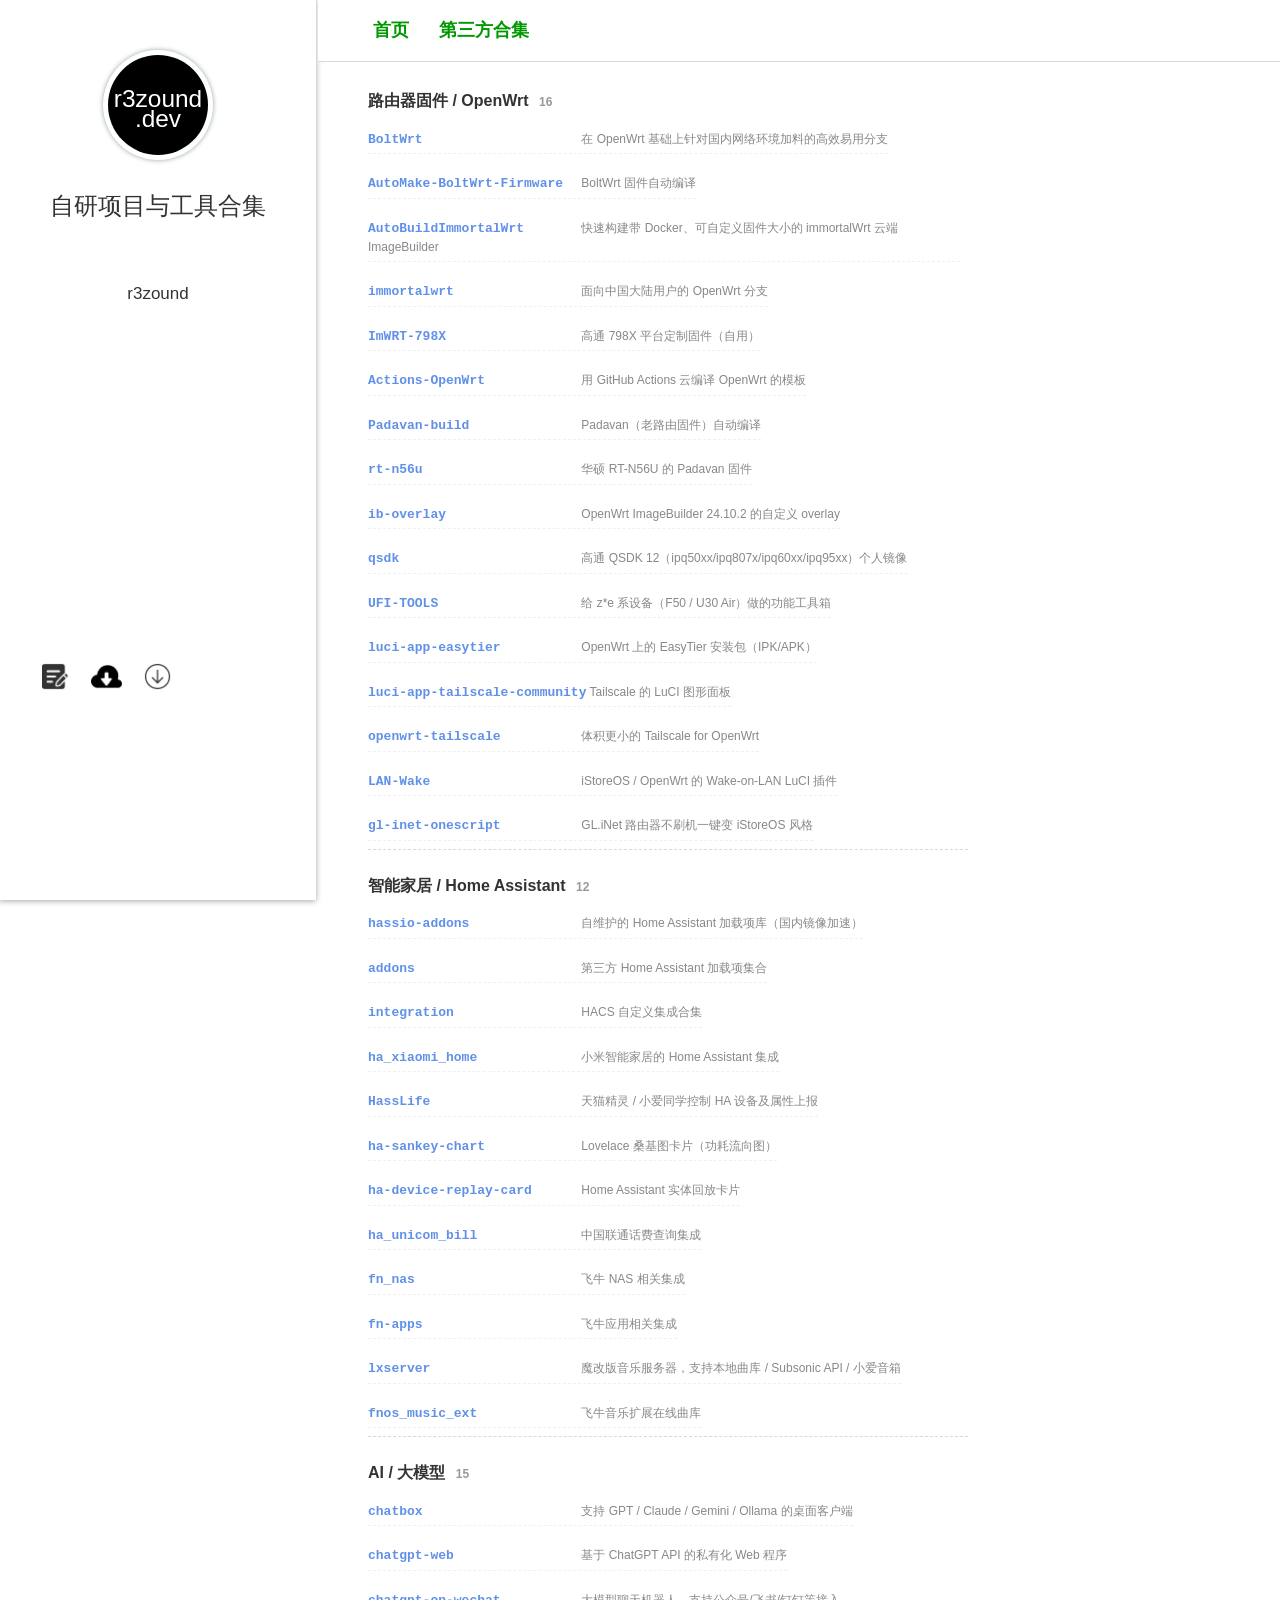
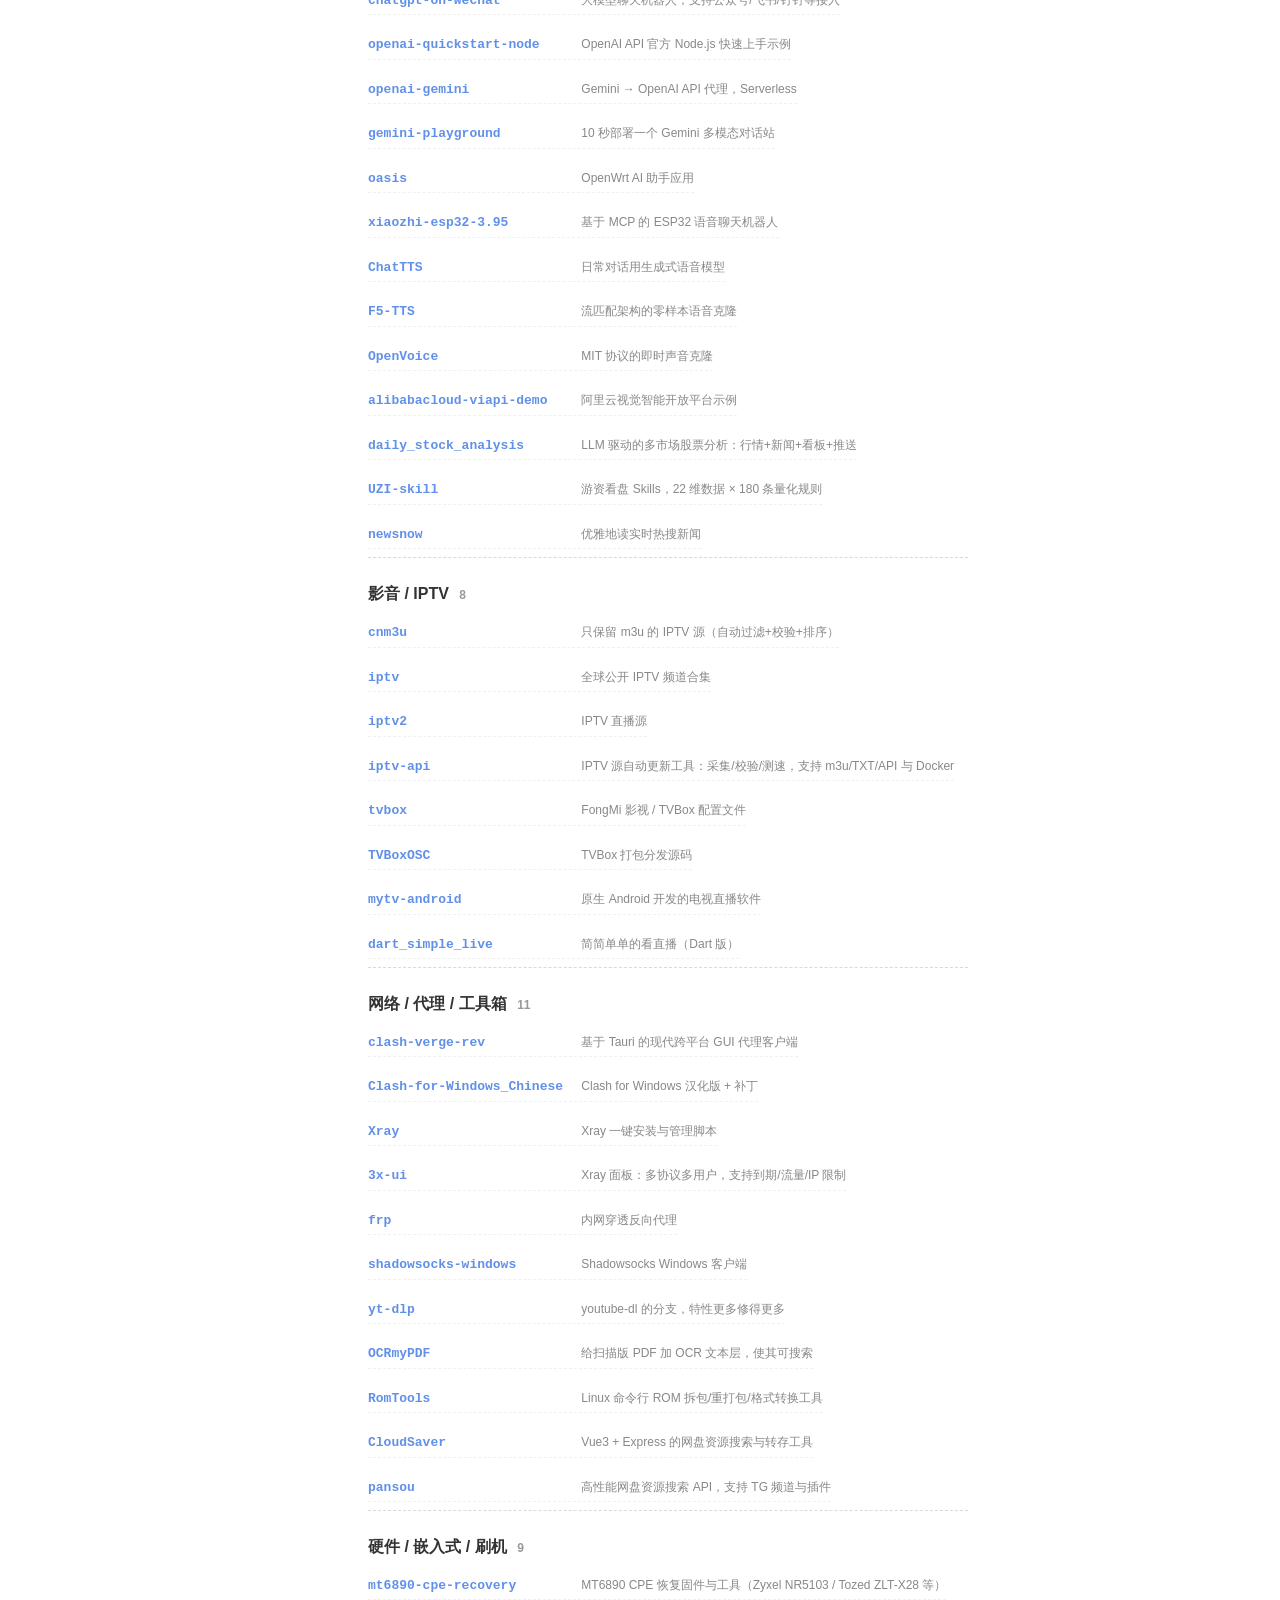
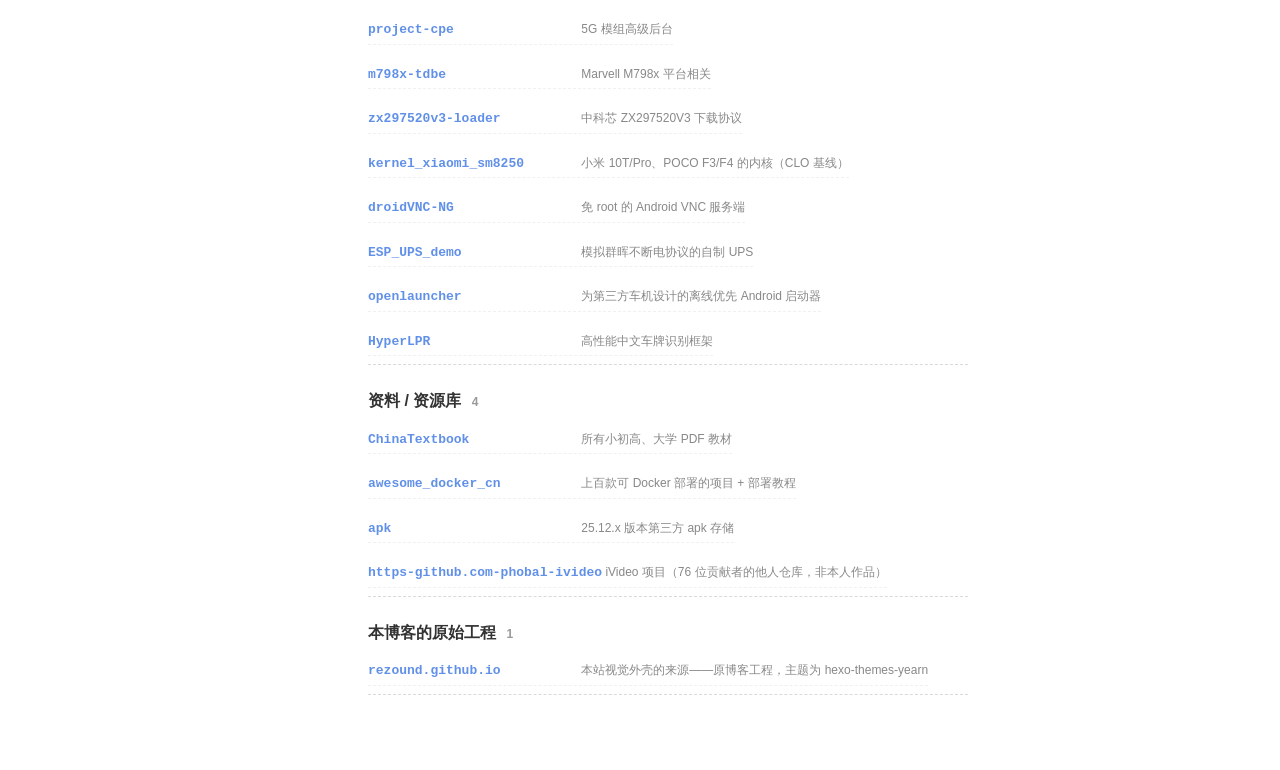
==== third-party/index.html @ f78b2e2b "rebuild site: drop original blog, publish 10 own projects + third-party index" ====
<!DOCTYPE html>
<html lang="zh-CN">
<head>
  <meta charset="UTF-8">
  <meta http-equiv="X-UA-Compatible" content="IE=edge,chrome=1">
  <meta name="viewport" content="width=device-width, initial-scale=1, maximum-scale=1, user-scalable=no">
  <meta name="keywords" content="r3zound 的项目站, r3zound, GitHub, 开源项目">
  <meta name="description" content="r3zound 复刻/收藏的第三方开源项目合集，按主题分组">
  <link rel="stylesheet" type="text/css" href="/style/main.css">
  <link rel="stylesheet" type="text/css" href="/assets/site.css">
  <link rel="shortcut icon" href="/images/favicon.ico" title="Favicon">
  <title>第三方复刻项目合集 — r3zound 的项目站</title>
</head>
<body>
  <div class="left-aside">
    <div class="face-img">
      <svg xmlns="http://www.w3.org/2000/svg" width="180" height="180" viewBox="0 0 180 180">
        <rect width="100%" height="100%" fill="black"></rect>
        <text x="50%" y="45%" text-anchor="middle" dy=".3em" fill="white" font-size="44" font-family="sans-serif">r3zound</text>
        <text x="50%" y="65%" text-anchor="middle" dy=".3em" fill="white" font-size="44" font-family="sans-serif">.dev</text>
      </svg>
    </div>
    <div class="intro-word">
        <h2>自研项目与工具合集</h2>
        <p>r3zound</p>
    </div>
    <div class="sns">
        <ul>
            <li>
                <a target="_blank" rel="noopener" href="https://github.com/r3zound" title="GitHub">
                    <img src="/assets/icons/blog.png" alt="GitHub" data-tooltip="GitHub">
                </a>
            </li>
            <li>
                <a target="_blank" rel="noopener" href="https://github.com/r3zound?tab=repositories" title="全部仓库">
                    <img src="/assets/icons/download.png" alt="全部仓库" data-tooltip="全部仓库">
                </a>
            </li>
            <li>
                <a target="_blank" rel="noopener" href="https://github.com/r3zound/r3zound.github.io" title="本站在 GitHub">
                    <img src="/assets/icons/epan.png" alt="本站在 GitHub" data-tooltip="本站在 GitHub">
                </a>
            </li>
        </ul>
    </div>
</div>
  <div class="right-aside">
    <div class="right-nav ms">
        <div class="main">
          <svg id="nav-menu" class="icon icon-menu" aria-hidden="true">
            <use xlink:href="#icon-menu"></use>
          </svg>
          <ul class="left">
            <li><a href="/" class="">首页</a></li>
            <li><a href="/third-party/" class="active">第三方合集</a></li>
          </ul>
        </div>
    </div>
    <div class="right-main">
        <div class="clear"></div>
        <div class="list">
      <div class="item tp-group">
      <div class="title"><span>路由器固件 / OpenWrt <em class="tp-count">16</em></span></div>
      <div class="info">
        <ul class="tp-list">
          <li>
            <a href="https://github.com/r3zound/BoltWrt" target="_blank" rel="noopener">BoltWrt</a>
            <span class="tp-desc">在 OpenWrt 基础上针对国内网络环境加料的高效易用分支</span>
          </li>
          <li>
            <a href="https://github.com/r3zound/AutoMake-BoltWrt-Firmware" target="_blank" rel="noopener">AutoMake-BoltWrt-Firmware</a>
            <span class="tp-desc">BoltWrt 固件自动编译</span>
          </li>
          <li>
            <a href="https://github.com/r3zound/AutoBuildImmortalWrt" target="_blank" rel="noopener">AutoBuildImmortalWrt</a>
            <span class="tp-desc">快速构建带 Docker、可自定义固件大小的 immortalWrt 云端 ImageBuilder</span>
          </li>
          <li>
            <a href="https://github.com/r3zound/immortalwrt" target="_blank" rel="noopener">immortalwrt</a>
            <span class="tp-desc">面向中国大陆用户的 OpenWrt 分支</span>
          </li>
          <li>
            <a href="https://github.com/r3zound/ImWRT-798X" target="_blank" rel="noopener">ImWRT-798X</a>
            <span class="tp-desc">高通 798X 平台定制固件（自用）</span>
          </li>
          <li>
            <a href="https://github.com/r3zound/Actions-OpenWrt" target="_blank" rel="noopener">Actions-OpenWrt</a>
            <span class="tp-desc">用 GitHub Actions 云编译 OpenWrt 的模板</span>
          </li>
          <li>
            <a href="https://github.com/r3zound/Padavan-build" target="_blank" rel="noopener">Padavan-build</a>
            <span class="tp-desc">Padavan（老路由固件）自动编译</span>
          </li>
          <li>
            <a href="https://github.com/r3zound/rt-n56u" target="_blank" rel="noopener">rt-n56u</a>
            <span class="tp-desc">华硕 RT-N56U 的 Padavan 固件</span>
          </li>
          <li>
            <a href="https://github.com/r3zound/ib-overlay" target="_blank" rel="noopener">ib-overlay</a>
            <span class="tp-desc">OpenWrt ImageBuilder 24.10.2 的自定义 overlay</span>
          </li>
          <li>
            <a href="https://github.com/r3zound/qsdk" target="_blank" rel="noopener">qsdk</a>
            <span class="tp-desc">高通 QSDK 12（ipq50xx/ipq807x/ipq60xx/ipq95xx）个人镜像</span>
          </li>
          <li>
            <a href="https://github.com/r3zound/UFI-TOOLS" target="_blank" rel="noopener">UFI-TOOLS</a>
            <span class="tp-desc">给 z*e 系设备（F50 / U30 Air）做的功能工具箱</span>
          </li>
          <li>
            <a href="https://github.com/r3zound/luci-app-easytier" target="_blank" rel="noopener">luci-app-easytier</a>
            <span class="tp-desc">OpenWrt 上的 EasyTier 安装包（IPK/APK）</span>
          </li>
          <li>
            <a href="https://github.com/r3zound/luci-app-tailscale-community" target="_blank" rel="noopener">luci-app-tailscale-community</a>
            <span class="tp-desc">Tailscale 的 LuCI 图形面板</span>
          </li>
          <li>
            <a href="https://github.com/r3zound/openwrt-tailscale" target="_blank" rel="noopener">openwrt-tailscale</a>
            <span class="tp-desc">体积更小的 Tailscale for OpenWrt</span>
          </li>
          <li>
            <a href="https://github.com/r3zound/LAN-Wake" target="_blank" rel="noopener">LAN-Wake</a>
            <span class="tp-desc">iStoreOS / OpenWrt 的 Wake-on-LAN LuCI 插件</span>
          </li>
          <li>
            <a href="https://github.com/r3zound/gl-inet-onescript" target="_blank" rel="noopener">gl-inet-onescript</a>
            <span class="tp-desc">GL.iNet 路由器不刷机一键变 iStoreOS 风格</span>
          </li>
        </ul>
      </div>
    </div>
      <div class="item tp-group">
      <div class="title"><span>智能家居 / Home Assistant <em class="tp-count">12</em></span></div>
      <div class="info">
        <ul class="tp-list">
          <li>
            <a href="https://github.com/r3zound/hassio-addons" target="_blank" rel="noopener">hassio-addons</a>
            <span class="tp-desc">自维护的 Home Assistant 加载项库（国内镜像加速）</span>
          </li>
          <li>
            <a href="https://github.com/r3zound/addons" target="_blank" rel="noopener">addons</a>
            <span class="tp-desc">第三方 Home Assistant 加载项集合</span>
          </li>
          <li>
            <a href="https://github.com/r3zound/integration" target="_blank" rel="noopener">integration</a>
            <span class="tp-desc">HACS 自定义集成合集</span>
          </li>
          <li>
            <a href="https://github.com/r3zound/ha_xiaomi_home" target="_blank" rel="noopener">ha_xiaomi_home</a>
            <span class="tp-desc">小米智能家居的 Home Assistant 集成</span>
          </li>
          <li>
            <a href="https://github.com/r3zound/HassLife" target="_blank" rel="noopener">HassLife</a>
            <span class="tp-desc">天猫精灵 / 小爱同学控制 HA 设备及属性上报</span>
          </li>
          <li>
            <a href="https://github.com/r3zound/ha-sankey-chart" target="_blank" rel="noopener">ha-sankey-chart</a>
            <span class="tp-desc">Lovelace 桑基图卡片（功耗流向图）</span>
          </li>
          <li>
            <a href="https://github.com/r3zound/ha-device-replay-card" target="_blank" rel="noopener">ha-device-replay-card</a>
            <span class="tp-desc">Home Assistant 实体回放卡片</span>
          </li>
          <li>
            <a href="https://github.com/r3zound/ha_unicom_bill" target="_blank" rel="noopener">ha_unicom_bill</a>
            <span class="tp-desc">中国联通话费查询集成</span>
          </li>
          <li>
            <a href="https://github.com/r3zound/fn_nas" target="_blank" rel="noopener">fn_nas</a>
            <span class="tp-desc">飞牛 NAS 相关集成</span>
          </li>
          <li>
            <a href="https://github.com/r3zound/fn-apps" target="_blank" rel="noopener">fn-apps</a>
            <span class="tp-desc">飞牛应用相关集成</span>
          </li>
          <li>
            <a href="https://github.com/r3zound/lxserver" target="_blank" rel="noopener">lxserver</a>
            <span class="tp-desc">魔改版音乐服务器，支持本地曲库 / Subsonic API / 小爱音箱</span>
          </li>
          <li>
            <a href="https://github.com/r3zound/fnos_music_ext" target="_blank" rel="noopener">fnos_music_ext</a>
            <span class="tp-desc">飞牛音乐扩展在线曲库</span>
          </li>
        </ul>
      </div>
    </div>
      <div class="item tp-group">
      <div class="title"><span>AI / 大模型 <em class="tp-count">15</em></span></div>
      <div class="info">
        <ul class="tp-list">
          <li>
            <a href="https://github.com/r3zound/chatbox" target="_blank" rel="noopener">chatbox</a>
            <span class="tp-desc">支持 GPT / Claude / Gemini / Ollama 的桌面客户端</span>
          </li>
          <li>
            <a href="https://github.com/r3zound/chatgpt-web" target="_blank" rel="noopener">chatgpt-web</a>
            <span class="tp-desc">基于 ChatGPT API 的私有化 Web 程序</span>
          </li>
          <li>
            <a href="https://github.com/r3zound/chatgpt-on-wechat" target="_blank" rel="noopener">chatgpt-on-wechat</a>
            <span class="tp-desc">大模型聊天机器人，支持公众号/飞书/钉钉等接入</span>
          </li>
          <li>
            <a href="https://github.com/r3zound/openai-quickstart-node" target="_blank" rel="noopener">openai-quickstart-node</a>
            <span class="tp-desc">OpenAI API 官方 Node.js 快速上手示例</span>
          </li>
          <li>
            <a href="https://github.com/r3zound/openai-gemini" target="_blank" rel="noopener">openai-gemini</a>
            <span class="tp-desc">Gemini → OpenAI API 代理，Serverless</span>
          </li>
          <li>
            <a href="https://github.com/r3zound/gemini-playground" target="_blank" rel="noopener">gemini-playground</a>
            <span class="tp-desc">10 秒部署一个 Gemini 多模态对话站</span>
          </li>
          <li>
            <a href="https://github.com/r3zound/oasis" target="_blank" rel="noopener">oasis</a>
            <span class="tp-desc">OpenWrt AI 助手应用</span>
          </li>
          <li>
            <a href="https://github.com/r3zound/xiaozhi-esp32-3.95" target="_blank" rel="noopener">xiaozhi-esp32-3.95</a>
            <span class="tp-desc">基于 MCP 的 ESP32 语音聊天机器人</span>
          </li>
          <li>
            <a href="https://github.com/r3zound/ChatTTS" target="_blank" rel="noopener">ChatTTS</a>
            <span class="tp-desc">日常对话用生成式语音模型</span>
          </li>
          <li>
            <a href="https://github.com/r3zound/F5-TTS" target="_blank" rel="noopener">F5-TTS</a>
            <span class="tp-desc">流匹配架构的零样本语音克隆</span>
          </li>
          <li>
            <a href="https://github.com/r3zound/OpenVoice" target="_blank" rel="noopener">OpenVoice</a>
            <span class="tp-desc">MIT 协议的即时声音克隆</span>
          </li>
          <li>
            <a href="https://github.com/r3zound/alibabacloud-viapi-demo" target="_blank" rel="noopener">alibabacloud-viapi-demo</a>
            <span class="tp-desc">阿里云视觉智能开放平台示例</span>
          </li>
          <li>
            <a href="https://github.com/r3zound/daily_stock_analysis" target="_blank" rel="noopener">daily_stock_analysis</a>
            <span class="tp-desc">LLM 驱动的多市场股票分析：行情+新闻+看板+推送</span>
          </li>
          <li>
            <a href="https://github.com/r3zound/UZI-skill" target="_blank" rel="noopener">UZI-skill</a>
            <span class="tp-desc">游资看盘 Skills，22 维数据 × 180 条量化规则</span>
          </li>
          <li>
            <a href="https://github.com/r3zound/newsnow" target="_blank" rel="noopener">newsnow</a>
            <span class="tp-desc">优雅地读实时热搜新闻</span>
          </li>
        </ul>
      </div>
    </div>
      <div class="item tp-group">
      <div class="title"><span>影音 / IPTV <em class="tp-count">8</em></span></div>
      <div class="info">
        <ul class="tp-list">
          <li>
            <a href="https://github.com/r3zound/cnm3u" target="_blank" rel="noopener">cnm3u</a>
            <span class="tp-desc">只保留 m3u 的 IPTV 源（自动过滤+校验+排序）</span>
          </li>
          <li>
            <a href="https://github.com/r3zound/iptv" target="_blank" rel="noopener">iptv</a>
            <span class="tp-desc">全球公开 IPTV 频道合集</span>
          </li>
          <li>
            <a href="https://github.com/r3zound/iptv2" target="_blank" rel="noopener">iptv2</a>
            <span class="tp-desc">IPTV 直播源</span>
          </li>
          <li>
            <a href="https://github.com/r3zound/iptv-api" target="_blank" rel="noopener">iptv-api</a>
            <span class="tp-desc">IPTV 源自动更新工具：采集/校验/测速，支持 m3u/TXT/API 与 Docker</span>
          </li>
          <li>
            <a href="https://github.com/r3zound/tvbox" target="_blank" rel="noopener">tvbox</a>
            <span class="tp-desc">FongMi 影视 / TVBox 配置文件</span>
          </li>
          <li>
            <a href="https://github.com/r3zound/TVBoxOSC" target="_blank" rel="noopener">TVBoxOSC</a>
            <span class="tp-desc">TVBox 打包分发源码</span>
          </li>
          <li>
            <a href="https://github.com/r3zound/mytv-android" target="_blank" rel="noopener">mytv-android</a>
            <span class="tp-desc">原生 Android 开发的电视直播软件</span>
          </li>
          <li>
            <a href="https://github.com/r3zound/dart_simple_live" target="_blank" rel="noopener">dart_simple_live</a>
            <span class="tp-desc">简简单单的看直播（Dart 版）</span>
          </li>
        </ul>
      </div>
    </div>
      <div class="item tp-group">
      <div class="title"><span>网络 / 代理 / 工具箱 <em class="tp-count">11</em></span></div>
      <div class="info">
        <ul class="tp-list">
          <li>
            <a href="https://github.com/r3zound/clash-verge-rev" target="_blank" rel="noopener">clash-verge-rev</a>
            <span class="tp-desc">基于 Tauri 的现代跨平台 GUI 代理客户端</span>
          </li>
          <li>
            <a href="https://github.com/r3zound/Clash-for-Windows_Chinese" target="_blank" rel="noopener">Clash-for-Windows_Chinese</a>
            <span class="tp-desc">Clash for Windows 汉化版 + 补丁</span>
          </li>
          <li>
            <a href="https://github.com/r3zound/Xray" target="_blank" rel="noopener">Xray</a>
            <span class="tp-desc">Xray 一键安装与管理脚本</span>
          </li>
          <li>
            <a href="https://github.com/r3zound/3x-ui" target="_blank" rel="noopener">3x-ui</a>
            <span class="tp-desc">Xray 面板：多协议多用户，支持到期/流量/IP 限制</span>
          </li>
          <li>
            <a href="https://github.com/r3zound/frp" target="_blank" rel="noopener">frp</a>
            <span class="tp-desc">内网穿透反向代理</span>
          </li>
          <li>
            <a href="https://github.com/r3zound/shadowsocks-windows" target="_blank" rel="noopener">shadowsocks-windows</a>
            <span class="tp-desc">Shadowsocks Windows 客户端</span>
          </li>
          <li>
            <a href="https://github.com/r3zound/yt-dlp" target="_blank" rel="noopener">yt-dlp</a>
            <span class="tp-desc">youtube-dl 的分支，特性更多修得更多</span>
          </li>
          <li>
            <a href="https://github.com/r3zound/OCRmyPDF" target="_blank" rel="noopener">OCRmyPDF</a>
            <span class="tp-desc">给扫描版 PDF 加 OCR 文本层，使其可搜索</span>
          </li>
          <li>
            <a href="https://github.com/r3zound/RomTools" target="_blank" rel="noopener">RomTools</a>
            <span class="tp-desc">Linux 命令行 ROM 拆包/重打包/格式转换工具</span>
          </li>
          <li>
            <a href="https://github.com/r3zound/CloudSaver" target="_blank" rel="noopener">CloudSaver</a>
            <span class="tp-desc">Vue3 + Express 的网盘资源搜索与转存工具</span>
          </li>
          <li>
            <a href="https://github.com/r3zound/pansou" target="_blank" rel="noopener">pansou</a>
            <span class="tp-desc">高性能网盘资源搜索 API，支持 TG 频道与插件</span>
          </li>
        </ul>
      </div>
    </div>
      <div class="item tp-group">
      <div class="title"><span>硬件 / 嵌入式 / 刷机 <em class="tp-count">9</em></span></div>
      <div class="info">
        <ul class="tp-list">
          <li>
            <a href="https://github.com/r3zound/mt6890-cpe-recovery" target="_blank" rel="noopener">mt6890-cpe-recovery</a>
            <span class="tp-desc">MT6890 CPE 恢复固件与工具（Zyxel NR5103 / Tozed ZLT-X28 等）</span>
          </li>
          <li>
            <a href="https://github.com/r3zound/project-cpe" target="_blank" rel="noopener">project-cpe</a>
            <span class="tp-desc">5G 模组高级后台</span>
          </li>
          <li>
            <a href="https://github.com/r3zound/m798x-tdbe" target="_blank" rel="noopener">m798x-tdbe</a>
            <span class="tp-desc">Marvell M798x 平台相关</span>
          </li>
          <li>
            <a href="https://github.com/r3zound/zx297520v3-loader" target="_blank" rel="noopener">zx297520v3-loader</a>
            <span class="tp-desc">中科芯 ZX297520V3 下载协议</span>
          </li>
          <li>
            <a href="https://github.com/r3zound/kernel_xiaomi_sm8250" target="_blank" rel="noopener">kernel_xiaomi_sm8250</a>
            <span class="tp-desc">小米 10T/Pro、POCO F3/F4 的内核（CLO 基线）</span>
          </li>
          <li>
            <a href="https://github.com/r3zound/droidVNC-NG" target="_blank" rel="noopener">droidVNC-NG</a>
            <span class="tp-desc">免 root 的 Android VNC 服务端</span>
          </li>
          <li>
            <a href="https://github.com/r3zound/ESP_UPS_demo" target="_blank" rel="noopener">ESP_UPS_demo</a>
            <span class="tp-desc">模拟群晖不断电协议的自制 UPS</span>
          </li>
          <li>
            <a href="https://github.com/r3zound/openlauncher" target="_blank" rel="noopener">openlauncher</a>
            <span class="tp-desc">为第三方车机设计的离线优先 Android 启动器</span>
          </li>
          <li>
            <a href="https://github.com/r3zound/HyperLPR" target="_blank" rel="noopener">HyperLPR</a>
            <span class="tp-desc">高性能中文车牌识别框架</span>
          </li>
        </ul>
      </div>
    </div>
      <div class="item tp-group">
      <div class="title"><span>资料 / 资源库 <em class="tp-count">4</em></span></div>
      <div class="info">
        <ul class="tp-list">
          <li>
            <a href="https://github.com/r3zound/ChinaTextbook" target="_blank" rel="noopener">ChinaTextbook</a>
            <span class="tp-desc">所有小初高、大学 PDF 教材</span>
          </li>
          <li>
            <a href="https://github.com/r3zound/awesome_docker_cn" target="_blank" rel="noopener">awesome_docker_cn</a>
            <span class="tp-desc">上百款可 Docker 部署的项目 + 部署教程</span>
          </li>
          <li>
            <a href="https://github.com/r3zound/apk" target="_blank" rel="noopener">apk</a>
            <span class="tp-desc">25.12.x 版本第三方 apk 存储</span>
          </li>
          <li>
            <a href="https://github.com/r3zound/https-github.com-phobal-ivideo" target="_blank" rel="noopener">https-github.com-phobal-ivideo</a>
            <span class="tp-desc">iVideo 项目（76 位贡献者的他人仓库，非本人作品）</span>
          </li>
        </ul>
      </div>
    </div>
      <div class="item tp-group">
      <div class="title"><span>本博客的原始工程 <em class="tp-count">1</em></span></div>
      <div class="info">
        <ul class="tp-list">
          <li>
            <a href="https://github.com/r3zound/rezound.github.io" target="_blank" rel="noopener">rezound.github.io</a>
            <span class="tp-desc">本站视觉外壳的来源——原博客工程，主题为 hexo-themes-yearn</span>
          </li>
        </ul>
      </div>
    </div>
        </div>
    </div>
</div>
<div class="footer">
  <div class="info">
    <p>
      <a target="_blank" rel="noopener" href="https://github.com/r3zound">r3zound</a>
      &middot;
      <a href="/">项目索引</a>
      &middot;
      <a href="/third-party/">第三方合集</a>
    </p>
    <p>&copy;2018-2026 r3zound &middot; 视觉外壳基于 hexo-themes-yearn</p>
  </div>
</div>
<script type="text/javascript" src="/js/main.js"></script>
<script type="text/javascript" src="/js/my.js"></script>
<script src="//at.alicdn.com/t/font_159214_mvtxvg9me9.js"></script>
</body>
</html>
---- style/main.css ----
@charset "UTF-8";
/*
Theme Name: Sugar
Theme URI: https://hufangyun.com
Description: Hexo themes
Version: 0.8
Author: 小猿大圣
Author URI: https://hufangyun.com
*/
/********* Global *********/

/* Interactive elements */
details {
  border: 1px solid #aaa;
  border-radius: 7px;
  padding: 0.5em 0.5em 0;
}

summary {
  font-weight: bold;
  margin: -0.5em -0.5em 0;
  padding: 0.5em;
}

details[open] {
  padding: 0.5em;
}

details[open] summary {
  border-bottom: 1px solid #aaa;
  margin-bottom: 0.5em;
}

* {
  margin: 0;
  padding: 0;
  border: 0; }

body {
  font-family: -apple-system, "PingFang SC", "Source Han Sans SC", "Helvetica Neue", "Helvetica", "Arial","Hiragino Sans GB","WenQuanYi Micro Hei","Microsoft Yahei",sans-serif;
  -webkit-font-smoothing: antialiased;
  font-size: 100%;
  line-height: 1.6;
  color: #333333; }

a {
  text-decoration: none; }

h1, h2, h3, h4, h5 {
  font-weight: 500;
  line-height: 1.2; }

h2 {
  padding-bottom: 10px; }

h2, h3, h4 {
  margin-top: 32px; }

.clear {
  clear: both; }

.left {
  float: left; }

svg.icon {
  width: 20px;
  height: 20px; }
  svg.icon.icon-menu {
    float: left;
    margin-top: 21px;
    margin-left: -35px; }
  svg.icon.icon-search {
    margin-top: 21px; }

/*************** index *******************/
.left-aside {
  width: 256px;
  background-size: cover;
  position: fixed;
  top: 0;
  bottom: 0;
  padding: 50px 30px 80px;
  border-right: 1px solid #d9d9d9;
  box-shadow: -1px 1px 6px rgba(0, 0, 0, 0.35);
  text-align: center; }
  .left-aside h2 {
    margin: 24px 0 50px; }
  .left-aside .face-img svg {
    border-radius: 50%;
    height: 100px;
    width: 100px;
    transition: All ease-in-out 0.4s;
    padding: 5px;
    background: #fff;
    box-shadow: 0 0 5px #95a5a6; }
    .left-aside .face-img img:hover {
      -webkit-transform: translate(0px, -10px);
              transform: translate(0px, -10px); }
  .left-aside .intro-word p {
    margin: 12px;
    font-size: 17px;
    font-weight: 500; }
  .left-aside .sns {
    position: absolute;
    bottom: 20%; }
    .left-aside .sns li {
      list-style: none;
      float: left;
      margin: 60px 10px 20px; }
      .left-aside .sns li img {
        width: 31px;
        transition: All ease-in-out 0.4s; }
        .left-aside .sns li img:hover {
          -webkit-transform: rotate(360deg);
                  transform: rotate(360deg); }
    .left-aside .sns .tip {
      padding: 0 14px;
      position: absolute;
      background-color: #2DCB70;
      opacity: 0;
      border-radius: 7%;
      top: 105px;
      height: 35px;
      line-height: 35px;
      color: #3D3D3D;
      font-weight: bold;
      white-space: nowrap;
      transition: All ease-in-out 0.4s; }
      .left-aside .sns .tip span {
        position: absolute;
        width: 0px;
        height: 0px;
        display: block;
        top: -14px;
        left: 50%;
        margin-left: -6px;
        border: 7px solid transparent;
        border-bottom-color: #2DCB70; }

.right-aside {
  margin-left: 318px; }
  .right-aside .nav-main {
    width: 59%; }
    .right-aside .nav-main .category {
      margin-left: -10px; }
  .right-aside .right-nav {
    padding-left: 55px;
    position: fixed;
    top: 0;
    width: 100%;
    border-bottom: 1px solid #d9d9d9;
    background-color: #fff; }
    .right-aside .right-nav li {
      list-style: none;
      float: left;
      line-height: 60px;
      margin-right: 30px; }
      .right-aside .right-nav li a {
        color: #009800;
        font-size: 18px;
        font-weight: bold; }

.search {
  float: right;
  color: #717171;
  line-height: 60px;
  right: 395px;
  position: relative; }
  .search .search-box {
    display: none;
    margin-right: 50px; }
  .search .input-search {
    margin: 8px -31px 0  0;
    border-radius: 2em;
    padding: 7px;
    border: 1px solid #cccccc;
    width: 300px; }
  .search input:focus {
    outline: none; }
  .search .search-result-box {
    position: absolute;
    top: 45px;
    top: 45px;
    left: -17%;
    width: 400px;
    max-height: 400px;
    overflow-y: scroll;
    display: none;
    background: #FFFFFF;
    border-radius: 2px;
    box-shadow: 0 2px 5px 0 rgba(0, 0, 0, 0.16), 0 2px 10px 0 rgba(0, 0, 0, 0.12); }
    .search .search-result-box #search-result li {
      border-top: 1px solid #dadada;
      padding: 10px 15px;
      margin-left: 0px;
      width: 370px; }
      .search .search-result-box #search-result li a {
        font-size: 15px; }
        .search .search-result-box #search-result li a:hover {
          color: #21D4FD;
          background: linear-gradient(30deg, #21D4FD, #B721FF);
          -webkit-background-clip: text;
          -webkit-text-fill-color: transparent; }
      .search .search-result-box #search-result li:first-child {
        border-top: none; }
      .search .search-result-box #search-result li .search-enter {
        position: absolute;
        right: 26px; }

.right-main {
  margin-top: 65px;
  padding-left: 50px;
  float: left; }

.category li {
  list-style: none;
  float: left;
  margin: 20px 0px 5px 10px; }
  .category li a {
    padding: 5px 11px;
    border: 1px solid #d9d9d9;
    border-radius: 15px;
    box-sizing: border-box;
    font-size: 13px;
    font-weight: normal;
    line-height: 1.5;
    color: #555555; }
    .category li a:hover {
      border: 1px solid #6bd95b; }
  .category li .active {
    background: #6bd95b;
    color: #ffffff;
    border: 1px solid #6bd95b; }

.list {
  float: unset;
  margin-top: 15px; }

.item {
  width: 600px;
  margin: 23px 0px;
  border-bottom: 1px dashed #d9d9d9; }
  .item a {
    color: #555555;
    font-size: 18px;
    font-weight: bold;
    line-height: 1.5; }
    .item a:hover {
      color: #21D4FD;
      background: linear-gradient(30deg, #21D4FD, #B721FF);
      -webkit-background-clip: text;
      -webkit-text-fill-color: transparent; }

.info {
  overflow: auto; }
  .info li {
    float: left;
    list-style: none;
    margin: 8px 8px 8px 0px;
    font-size: 12px;
    color: #717171; }

.current-menu-item a {
  background-color: #6bd95b;
  color: #fff; }

/****************** hosted **********************/
.hosted {
  margin-top: 20px; }
  .hosted ul li {
    float: left;
    list-style: none;
    margin-right: 30px; }
    .hosted ul li a {
      width: 130px;
      display: block; }
      .hosted ul li a img {
        width: 100%; }

/***************** pages ************************/
/*header top */
.navbar-header {
  position: absolute;
  top: 0;
  height: 60px;
  width: 100%;
  text-align: center;
  z-index: 999;
  background: none;
  transition: background 0.5s; }
  .navbar-header .blog-title {
    display: none; }
  .navbar-header.fixed-header {
    position: fixed;
    box-shadow: 0 0 3px rgba(14, 14, 14, 0.26);
    background-color: rgba(255, 255, 255, 0.98); }
    .navbar-header.fixed-header .blog-title {
      line-height: 60px;
      font-size: 18px;
      color: #21D4FD;
      background: linear-gradient(30deg, #21D4FD, #B721FF);
      -webkit-background-clip: text;
      -webkit-text-fill-color: transparent;
      display: inline-block; }
  .navbar-header .face-img {
    display: none; }

.header {
  width: 100%;
  background-color: #fff;
  height: 55px;
  border-bottom: 1px solid #eef2f8;
  color: #88909a;
  font-size: 20px; }
  .header .icon-reorder {
    position: absolute;
    top: 14px;
    left: 20px; }
  .header h1 {
    text-align: center;
    font-size: 16px;
    font-weight: normal;
    line-height: 55px; }
  .header a {
    color: #88909a; }
  .header .face {
    position: absolute;
    top: 14px;
    right: 20px; }

/* container main*/
.article-title {
  position: absolute;
  top: 0;
  width: 100%;
  padding: 100px 0 25px 0;
  text-align: center; }
  .article-title h1.title {
    color: #4d4d4d;
    font-size: 40px; }
  .article-title .article-info {
    position: relative;
    display: inline-block;
    margin: 10px auto; }
    .article-title .article-info li {
      float: left;
      list-style: none;
      margin: 8px;
      color: #666666;
      font-size: 13px; }
    .article-title .article-info:after {
      content: '';
      display: block;
      clear: both; }

.container {
  width: 800px;
  margin: 0 auto; }

.article {
  padding: 0px 30px 20px 20px;
  word-break: break-word; }
  .article h1 {
    font-size: 2.3rem; }
  .article h2 {
    border-bottom: 1px solid #8d8d8d;
    font-size: 2rem; }
  .article h3 {
    font-size: 1.65rem; }
  .article h4 {
    font-size: 1.5rem; }
  .article h5 {
    font-size: 16px; }
  .article h6 {
    font-size: 14px; }
  .article .title {
    word-break: break-all;
    font-size: 24px;
    font-weight: 500;
    line-height: 1.2;
    color: #333;
    margin: 15px auto; }
  .article p {
    margin: 22px 0;
    color: #555;
    font-size: 1.1em;
    font-weight: 400;
    line-height: 1.6;
    /* text-align: justify; } */
    text-align: start; }
    .article p strong {
      font-weight: bold;
      color: #333333; }
  .article img {
    padding: 3px;
    border: 1px solid #ddd;
    border-radius: 0.5em;
    max-width: 100%;
    margin: 8px auto 8px;
    display: block; }
  .article span.img-alt {
    max-width: 80%;
    position: relative;
    left: 50%;
    -webkit-transform: translateX(-50%);
            transform: translateX(-50%);
    display: inline-block;
    padding: 0px 0 2px;
    border-bottom: 1px solid #d9d9d9;
    font-size: 12px;
    color: #969696; }
  .article blockquote {
    padding: 15px 20px;
    margin: 20px 0;
    background-color: #F6F6F6;
    border-left: 3px solid #49be38;
    border-radius: 3px;
    word-break: break-word; }
    .article blockquote p:first-child {
      margin-top: 0; }
    .article blockquote p:last-child {
      margin-bottom: 0; }
  .article code {
    padding: 3px 5px;
    /* font-size: 13px; */
    font-size: .8em;
    color: black;
    background-color: lavender;
    border-radius: 4px; }
  .article .content .overdue-remind {
    background-color: #fdf8ea;
    border-left: 3px solid #f0ad4e;
    padding: 15px 20px;
    margin: 20px auto;
    border-radius: 3px;
    font-weight: 500; }
    .article .content .overdue-remind span {
      color: crimson;
      font-weight: bold; }
  .article .content a {
    color: #49be38;
    border-bottom: 1px solid #49be38; }
    .article .content a:hover {
      color: #c7254e;
      border-bottom: 1px solid  #c7254e;
      background: none; }
  .article .content ol, .article .content ul {
    margin: 30px 0;
    padding-left: 20px; }
    .article .content ol li, .article .content ul li {
      font-size: 14px;
      line-height: 1.6;
      color: #555;
      margin: 8px 0; }
      .article .content ol li:first-child, .article .content ul li:first-child {
        margin-top: 0; }
      .article .content ol li:last-child, .article .content ul li:last-child {
        margin-bottom: 0; }
  .article .content ol {
    margin: 30px 45px; }
    .article .content ol li {
      list-style-type: decimal; }
  .article .content table {
    width: 100%;
    border: 1px #E6E6E6 solid;
    border-collapse: collapse; }
  .article .content th {
    background: #F3F3F3;
    text-align: left; }
  .article .content th, .article .content td {
    border: 1px solid #E6E6E6;
    padding: 5px 8px;
    word-break: normal; }

.article .image-caption {
  width: 31%;
  min-width: 20%;
  padding: 10px;
  text-align: center;
  border-bottom: 1px solid #d9d9d9;
  font-size: 13px;
  color: #999999;
  font-style: italic;
  line-height: 1.7;
  margin: 0 auto 20px; }

.article h4 {
  color: inherit;
  line-height: 1.8;
  text-rendering: optimizelegibility; }

.article .content h2 {
  margin-bottom: 10px; }

.content blockquote p {
  margin-bottom: 0; }

.article table {
  margin-bottom: 25px; }

.article .support-author {
  padding: 25px;
  /* margin-bottom: 40px; */
  background-color: whitesmoke;
  border-left: 4px solid #fbb360;
  border-radius: 3px;
  box-sizing: border-box;
  box-shadow: 0 0 1px #d9d9d9;
  /* margin: 50px auto;  */
}

.article .support-author p {
  text-align: unset;
  margin: 0 auto 10px;
  font-size: 17px;
  font-weight: bold; }

.support-author .btn-pay {
  margin: 10px 15px 10px 0;
  color: white;
  border-color: #49be38;
  background-color: #49be38;
  border-radius: 4px;
  padding: 4px 12px;
  font-size: 14px;
  line-height: 20px;
  text-align: center; }

.support-author .btn-pay:hover {
  background-color: #f57e42; }

.like {
  width: 163px;
  height: 50px;
  line-height: 50px;
  border: 1px solid #e78170;
  border-radius: 40px;
  font-size: 18px;
  text-align: center;
  color: #e78170;
  margin: 0 auto; }

.like a {
  color: #e78170; }

.like-button {
  position: relative;
  width: 60px;
  height: 50px;
  padding-right: 10px;
  display: inline-block; }

.like span {
  position: relative;
  height: 20px;
  padding-left: 15px;
  border-left: 1px solid;
  cursor: pointer;
  color: #e78170; }

.like:hover {
  background-color: #f6cec7;
  border-color: #f6cec7; }

.footer {
  display: none;  /* 隐藏底部 */
  background-color: #EFEFEF;
  border-top: 1px solid #d9d9d9;
  margin: 10px auto 0;
  text-align: center;
  /* padding: 80px 0 10px; */
  line-height: 38px; }
  .footer .info a {
    color: #333; }
    .footer .info a:hover {
      color: #49be38; }

/************** page *******************/
.container .center {
  text-align: center;
  margin-top: 30px; }

.container .f {
  float: left;
  margin: 30px 60px; }

.leftAside {
  width: 60px;
  position: fixed;
  top: 0px;
  bottom: 0px;
  background-color: #EFEFEF;
  padding-top: 30px;
  overflow-y: auto; }

.leftAside .icon {
  font-size: 21px;
  text-align: center; }

.leftAside .hoverShow {
  display: none;
  margin-left: 30px; }

.leftAside .hoverShow a:link, .hoverShow a {
  color: #2f2f2f;
  line-height: 27px; }

.leftAside .hoverShow .titleList {
  margin-top: 20px; }

.leftAside .hoverShow .titleList ul li {
  margin-top: 8px; }

.leftAside .hoverShow .titleList .archive {
  display: none;
  width: 223px;
  white-space: nowrap;
  /* 禁止自动换行 */
  overflow: hidden;
  /* 隐藏溢出的内容 */
  text-overflow: ellipsis;
  /* 溢出文本使用...代替 */
  -o-text-overflow: ellipsis; }

.leftAside .hoverShow .titleList .archive li a {
  font-size: 14px; }

.leftAside .hoverShow .titleList .tabs a {
  background-color: #6666FF;
  padding: 0 4px;
  color: #fff;
  border-radius: 15%;
  margin: 4px;
  float: left;
  font-size: 13px; }

.otherLink {
  display: none;
  border-bottom: 1px solid #eeeeee;
  border-top: 1px solid #eeeeee;
  padding: 15px;
  height: 30px;
  color: #555555; }

.otherLink a {
  color: #555555; }

.otherLink a:hover {
  color: #000000; }

.otherLink .previous {
  float: left; }

.otherLink .next {
  float: right; }

/******* index page nav *********/
.page-nav {
  margin: 50px auto 20px;
  font-weight: 500;
  text-decoration: none; }
  .page-nav a:active, .page-nav a:link, .page-nav a:visited, .page-nav a:hover {
    color: #888888; }
  .page-nav .page-number {
    padding: 6px 12px;
    margin-left: -1px;
    border: 1px solid #dddddd; }
    .page-nav .page-number.current {
      background: #15a829;
      color: #ffffff;
      padding: 7px 12px; }
  .page-nav .extend {
    padding: 6px 12px;
    border: 1px solid #dddddd; }
    .page-nav .extend.prev {
      border-bottom-left-radius: 3px;
      border-top-left-radius: 3px; }
    .page-nav .extend.next {
      margin-left: -1px;
      border-bottom-right-radius: 3px;
      border-top-right-radius: 3px; }
  .page-nav .space {
    padding: 6px 7px;
    margin-left: -1px;
    border: 1px solid #ddd; }

/******** 代码高亮区 Mac装饰 *************/
.highlight-wrap[data-rel] {
  position: relative;
  overflow: hidden;
  border-radius: 5px;
  box-shadow: 0 10px 30px 0px rgba(0, 0, 0, 0.4);
  margin: 35px 0; }
  .highlight-wrap[data-rel] ::-webkit-scrollbar {
    height: 10px; }
  .highlight-wrap[data-rel] ::-webkit-scrollbar-track {
    -webkit-box-shadow: inset 0 0 6px rgba(0, 0, 0, 0.3);
    border-radius: 10px; }
  .highlight-wrap[data-rel] ::-webkit-scrollbar-thumb {
    border-radius: 10px;
    -webkit-box-shadow: inset 0 0 6px rgba(0, 0, 0, 0.5); }
  .highlight-wrap[data-rel]::before {
    color: white;
    content: attr(data-rel);
    height: 38px;
    line-height: 38px;
    background: #21252b;
    color: #fff;
    font-size: 16px;
    position: absolute;
    top: 0;
    left: 0;
    width: 100%;
    font-family: 'Source Sans Pro', sans-serif;
    font-weight: bold;
    padding: 0px 80px;
    text-indent: 15px;
    float: left; }
  .highlight-wrap[data-rel]::after {
    content: " ";
    position: absolute;
    border-radius: 50%;
    background: #fc625d;
    width: 12px;
    height: 12px;
    top: 0;
    left: 20px;
    margin-top: 13px;
    box-shadow: 20px 0px #fdbc40, 40px 0px #35cd4b;
    z-index: 3; }

/**********代码高亮**********/
.article figure.highlight {
  width: 100%;
  overflow-x: auto;
  background-color: #fdf6e3;
  padding: 6px;
  margin: 13px 0;
  /* margin-top: -13px; 与标题之间没有间距 */
  font-size: 14px;
  border-radius: 5px;
  color: #657b83; }
  .article figure.highlight .title {
    font-size: 14px; }

.article figure.highlight pre {
  /*white-space: pre-wrap;*/
  word-wrap: break-word;
  word-break: break-word; }

.article figure.highlight table,
.article figure.highlight tr,
.article figure.highlight td {
  border: none;
  margin-bottom: 0; }

.article code,
.article figure.highlight .code,
.article figure.highlight .line {
  line-height: 2;
  font-family: "Source Code Pro", Consolas, Monaco, Menlo, Consolas, monospace; }

.article figure.highlight .comment,
.article figure.highlight .quote {
  color: #93a1a1; }

/* Solarized Green */
.article figure.highlight .keyword,
.article figure.highlight .selector-tag,
.article figure.highlight .addition {
  color: #859900; }

/* Solarized Cyan */
.article figure.highlight .number,
.article figure.highlight .string,
.article figure.highlight .meta .article figure.highlight .meta-string,
.article figure.highlight .literal,
.article figure.highlight .doctag,
.article figure.highlight .regexp {
  color: #2aa198; }

/* Solarized Blue */
.article figure.highlight .title,
.article figure.highlight .section,
.article figure.highlight .name,
.article figure.highlight .selector-id,
.article figure.highlight .selector-class {
  color: #268bd2; }

/* Solarized Yellow */
.article figure.highlight .attribute,
.article figure.highlight .attr,
.article figure.highlight .variable,
.article figure.highlight .template-variable,
.article figure.highlight .class .article figure.highlight .title,
.article figure.highlight .type {
  color: #b58900; }

/* Solarized Orange */
.article figure.highlight .symbol,
.article figure.highlight .bullet,
.article figure.highlight .subst,
.article figure.highlight .meta,
.article figure.highlight .meta .article figure.highlight .keyword,
.article figure.highlight .selector-attr,
.article figure.highlight .selector-pseudo,
.article figure.highlight .link {
  color: #cb4b16; }

/* Solarized Red */
.article figure.highlight .built_in,
.article figure.highlight .deletion {
  color: #dc322f; }

.article figure.highlight .formula {
  background: #eee8d5; }

.article figure.highlight .emphasis {
  font-style: italic; }

.article figure.highlight .strong {
  font-weight: bold; }

.article figure.highlight .gutter {
  width: 10px; }

/********响应式**********/
@media screen and (max-width: 768px) {
  /***header 左侧边栏 ****/
  .left-aside {
    width: 100%;
    padding: 13px 0px 53px;
    border-right: none;
    position: static;
    background: #FFF; }
    .left-aside .face-img img {
      height: 95px;
      width: 95px; }
    .left-aside h2 {
      margin: 7px 0 7px;
      font-size: 22px; }
    .left-aside .sns {
      width: 216px;
      position: relative;
      margin: 0 auto; }
      .left-aside .sns li {
        margin: 13px 10px 6px; }
        .left-aside .sns li img {
          width: 23px; }
      .left-aside .sns .tip {
        top: 50px; }
  .ms {
    display: none; }
  /********** main ***********/
  .right-aside {
    width: 100%;
    margin: 0 auto;
    margin-left: 0px; }
    .right-aside .right-main {
      margin-top: 20px;
      float: none;
      padding-left: 0px;
      width: 90%;
      padding-top: 15px;
      margin: 0 auto; }
      .right-aside .right-main .category {
        margin-left: -10px; }
  .item {
    width: 100%; }
  .page-nav {
    width: 90%; }
  .hosted {
    margin: 20px auto; }
  /************ 文章页 **************/
  .article-title {
    padding: 80px 0 25px 0; }
    .article-title h1.title {
      font-size: 30px; }
  .container {
    width: 100%; }
  .leftAside {
    display: none; }
  .navbar-header.fixed-header .face-img {
    display: block;
    margin: 0 auto;
    line-height: 80px; }
    /* .navbar-header.fixed-header .face-img img { */
    .navbar-header.fixed-header .face-img svg {
      border-radius: 50%;
      height: 30px;
      width: 30px;
      transition: All ease-in-out 0.4s; }
  .navbar-header.fixed-header .blog-title {
    display: none; } }

img[src$=".webp"], img[src$=".png"] {
    border: none;
}

/*# sourceMappingURL=[data-uri]*/
---- assets/site.css ----
/* r3zound 项目站 · 站点附加样式（叠在 yearn 主题之上） */

/* ---- 列表页条目补充 ---- */
.item .info p {
  margin: 6px 0 0;
  color: #666;
  font-size: 13px;
  line-height: 1.7;
}
.item .info .item-summary {
  display: block;
}
.item .info .item-links a {
  display: inline-block;
  margin-top: 4px;
  font-size: 12px;
  color: #6190e8;
  text-decoration: none;
}
.item .info .item-links a:hover { text-decoration: underline; }

.item .info .tag,
.badge {
  display: inline-block;
  padding: 1px 8px;
  margin-right: 6px;
  border-radius: 10px;
  background: rgba(97, 144, 232, 0.12);
  color: #6190e8;
  font-size: 12px;
  font-style: normal;
}
.badge-embed { background: rgba(52, 168, 83, 0.14); color: #34a853; }
.badge-archived { background: rgba(200, 130, 60, 0.16); color: #c8823c; }

.site-intro .title span { color: #999; font-weight: normal; }

/* ---- 第三方合集 ---- */
.tp-group .title span { font-weight: 600; }
.tp-count {
  font-style: normal;
  font-size: 12px;
  color: #999;
  margin-left: 6px;
}
ul.tp-list {
  list-style: none;
  padding-left: 0;
  margin: 4px 0 0;
}
ul.tp-list li {
  padding: 4px 0;
  border-bottom: 1px dashed rgba(0, 0, 0, 0.06);
}
.tp-list a {
  font-family: Menlo, Consolas, monospace;
  font-size: 13px;
  color: #6190e8;
  text-decoration: none;
  display: inline-block;
  min-width: 210px;
}
.tp-list a:hover { text-decoration: underline; }
.tp-desc { color: #888; font-size: 12px; }

/* ---- 详情页 ---- */
.p-lead {
  font-size: 15px;
  color: #555;
  line-height: 1.8;
}
ul.p-highlights li {
  margin-bottom: 10px;
  line-height: 1.8;
}
.p-note {
  padding: 10px 14px;
  border-left: 3px solid #c8823c;
  background: rgba(200, 130, 60, 0.07);
  font-size: 13px;
  color: #666;
  line-height: 1.75;
}

/* ---- 内嵌 ---- */
.embed-box {
  margin: 18px 0 6px;
  border: 1px solid rgba(0, 0, 0, 0.1);
  border-radius: 6px;
  overflow: hidden;
}
.embed-head {
  display: flex;
  align-items: center;
  justify-content: space-between;
  padding: 8px 12px;
  background: #f6f7f9;
  border-bottom: 1px solid rgba(0, 0, 0, 0.08);
  font-size: 13px;
}
.embed-title { font-weight: 600; color: #444; }
.embed-open { color: #6190e8; text-decoration: none; font-size: 12px; }
.embed-open:hover { text-decoration: underline; }
.embed-box iframe {
  display: block;
  width: 100%;
  border: 0;
  background: #fff;
}
.embed-tip {
  margin: 0;
  padding: 6px 12px;
  background: #fafbfc;
  border-top: 1px solid rgba(0, 0, 0, 0.06);
  color: #999;
  font-size: 12px;
}

.btn-repo {
  display: inline-block;
  margin-top: 6px;
  padding: 8px 18px;
  border-radius: 4px;
  background: #6190e8;
  color: #fff !important;
  text-decoration: none;
  font-size: 14px;
}
.btn-repo:hover { opacity: 0.9; }

/* ---- 暗色模式跟随 yearn 主题 ---- */
@media (prefers-color-scheme: dark) {
  .item .info p { color: #999; }
  .tp-desc { color: #777; }
  .p-lead { color: #aaa; }
  ul.tp-list li { border-bottom-color: rgba(255, 255, 255, 0.07); }
  .embed-head { background: #2a2a2a; border-bottom-color: rgba(255, 255, 255, 0.08); }
  .embed-title { color: #ccc; }
  .embed-tip { background: #242424; border-top-color: rgba(255, 255, 255, 0.06); }
  .embed-box { border-color: rgba(255, 255, 255, 0.12); }
}
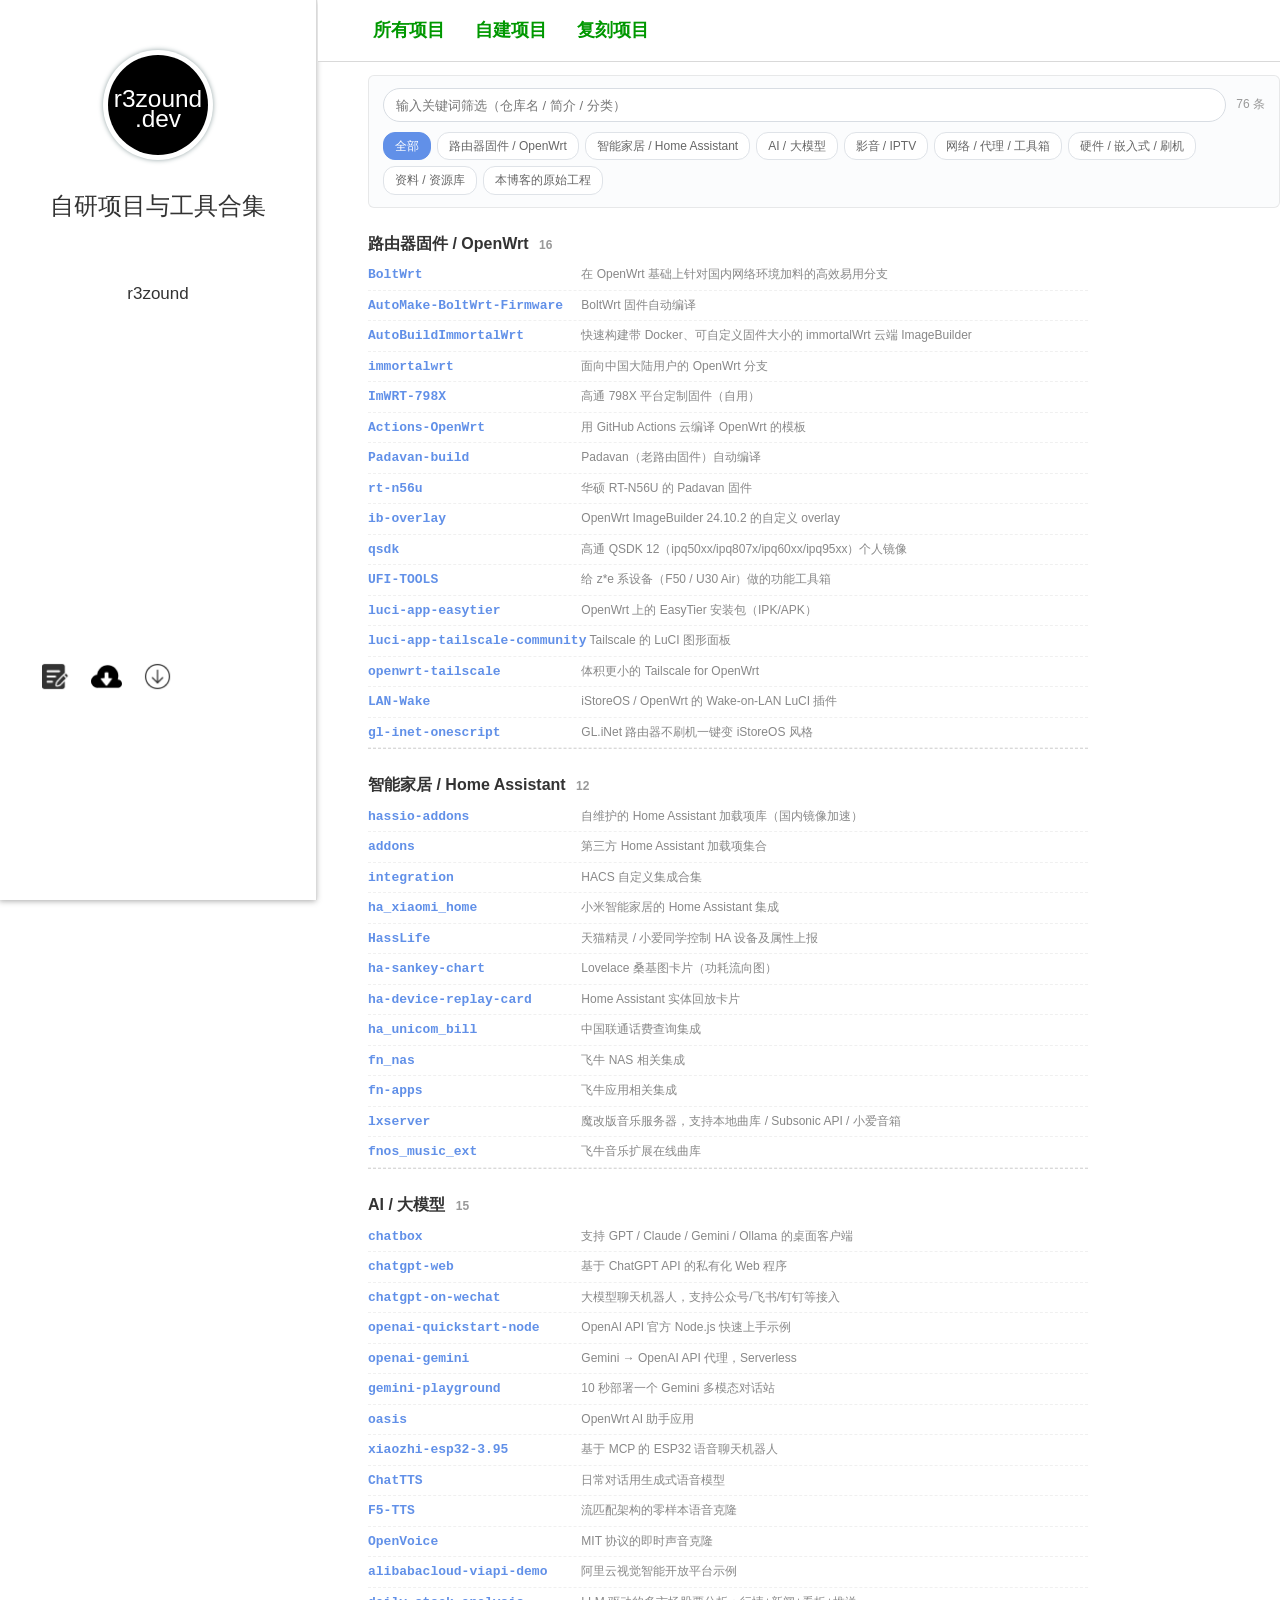
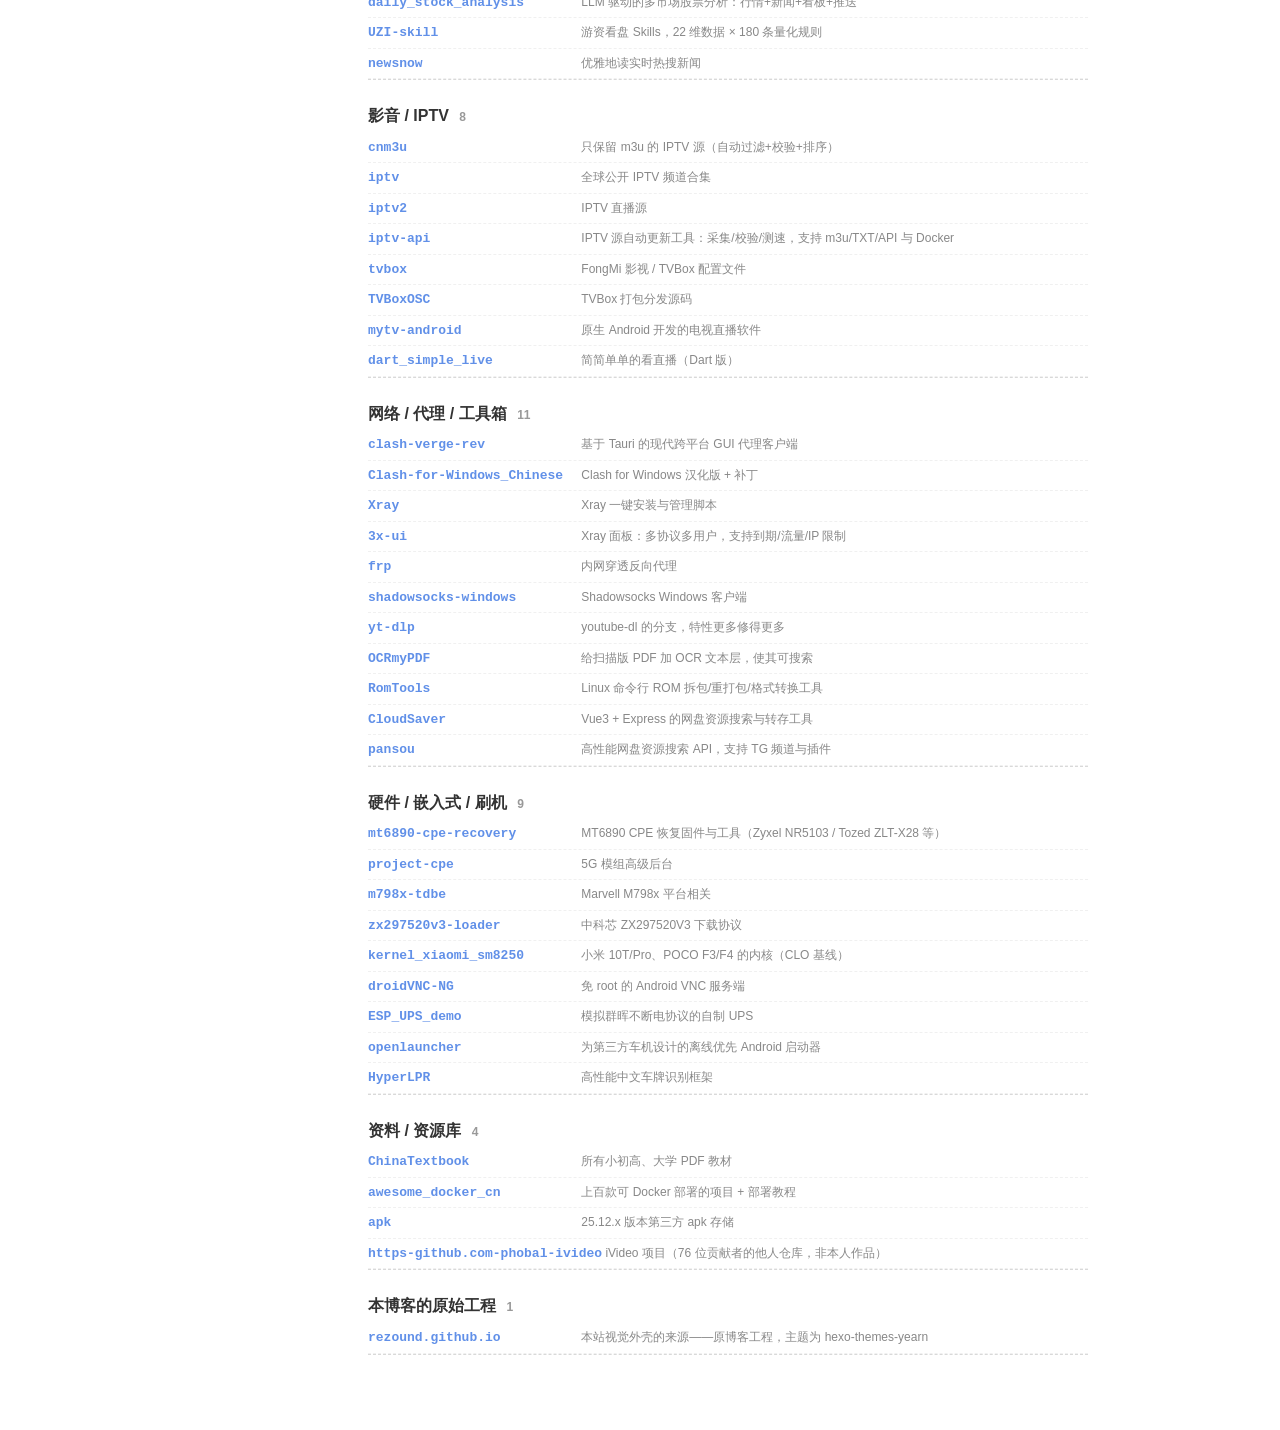
==== commit 4151b0f5: "feat: three-item nav, date-desc ordering, tag+keyword filtering with URL state" ====
--- a/third-party/index.html
+++ b/third-party/index.html
@@ -9,7 +9,7 @@
   <link rel="stylesheet" type="text/css" href="/style/main.css">
   <link rel="stylesheet" type="text/css" href="/assets/site.css">
   <link rel="shortcut icon" href="/images/favicon.ico" title="Favicon">
-  <title>第三方复刻项目合集 — r3zound 的项目站</title>
+  <title>复刻项目合集 — r3zound 的项目站</title>
 </head>
 <body>
   <div class="left-aside">
@@ -51,368 +51,387 @@
             <use xlink:href="#icon-menu"></use>
           </svg>
           <ul class="left">
-            <li><a href="/" class="">首页</a></li>
-            <li><a href="/third-party/" class="active">第三方合集</a></li>
+            <li><a href="/" class="">所有项目</a></li>
+            <li><a href="/#own" class="">自建项目</a></li>
+            <li><a href="/third-party/" class="active">复刻项目</a></li>
           </ul>
         </div>
     </div>
     <div class="right-main">
         <div class="clear"></div>
-        <div class="list">
-      <div class="item tp-group">
+    <div class="filter-bar" data-scope="replica">
+      <div class="filter-row">
+        <input type="search" class="fsearch" id="fsearch-replica"
+               placeholder="输入关键词筛选（仓库名 / 简介 / 分类）" autocomplete="off"
+               aria-label="按关键词筛选">
+        <span class="fcount" id="fcount-replica"></span>
+      </div>
+      <div class="filter-chips">
+        <button type="button" class="fchip active" data-tag="">全部</button>
+          <button type="button" class="fchip" data-tag="路由器固件 / OpenWrt">路由器固件 / OpenWrt</button>
+          <button type="button" class="fchip" data-tag="智能家居 / Home Assistant">智能家居 / Home Assistant</button>
+          <button type="button" class="fchip" data-tag="AI / 大模型">AI / 大模型</button>
+          <button type="button" class="fchip" data-tag="影音 / IPTV">影音 / IPTV</button>
+          <button type="button" class="fchip" data-tag="网络 / 代理 / 工具箱">网络 / 代理 / 工具箱</button>
+          <button type="button" class="fchip" data-tag="硬件 / 嵌入式 / 刷机">硬件 / 嵌入式 / 刷机</button>
+          <button type="button" class="fchip" data-tag="资料 / 资源库">资料 / 资源库</button>
+          <button type="button" class="fchip" data-tag="本博客的原始工程">本博客的原始工程</button>
+      </div>
+    </div>        <div class="list">
+      <div class="item tp-group filterable-group" data-tag="路由器固件 / OpenWrt">
       <div class="title"><span>路由器固件 / OpenWrt <em class="tp-count">16</em></span></div>
       <div class="info">
         <ul class="tp-list">
-          <li>
+          <li class="tp-item filterable" data-tag="路由器固件 / OpenWrt" data-hay="boltwrt 在 openwrt 基础上针对国内网络环境加料的高效易用分支 路由器固件 / openwrt">
             <a href="https://github.com/r3zound/BoltWrt" target="_blank" rel="noopener">BoltWrt</a>
             <span class="tp-desc">在 OpenWrt 基础上针对国内网络环境加料的高效易用分支</span>
           </li>
-          <li>
+          <li class="tp-item filterable" data-tag="路由器固件 / OpenWrt" data-hay="automake-boltwrt-firmware boltwrt 固件自动编译 路由器固件 / openwrt">
             <a href="https://github.com/r3zound/AutoMake-BoltWrt-Firmware" target="_blank" rel="noopener">AutoMake-BoltWrt-Firmware</a>
             <span class="tp-desc">BoltWrt 固件自动编译</span>
           </li>
-          <li>
+          <li class="tp-item filterable" data-tag="路由器固件 / OpenWrt" data-hay="autobuildimmortalwrt 快速构建带 docker、可自定义固件大小的 immortalwrt 云端 imagebuilder 路由器固件 / openwrt">
             <a href="https://github.com/r3zound/AutoBuildImmortalWrt" target="_blank" rel="noopener">AutoBuildImmortalWrt</a>
             <span class="tp-desc">快速构建带 Docker、可自定义固件大小的 immortalWrt 云端 ImageBuilder</span>
           </li>
-          <li>
+          <li class="tp-item filterable" data-tag="路由器固件 / OpenWrt" data-hay="immortalwrt 面向中国大陆用户的 openwrt 分支 路由器固件 / openwrt">
             <a href="https://github.com/r3zound/immortalwrt" target="_blank" rel="noopener">immortalwrt</a>
             <span class="tp-desc">面向中国大陆用户的 OpenWrt 分支</span>
           </li>
-          <li>
+          <li class="tp-item filterable" data-tag="路由器固件 / OpenWrt" data-hay="imwrt-798x 高通 798x 平台定制固件（自用） 路由器固件 / openwrt">
             <a href="https://github.com/r3zound/ImWRT-798X" target="_blank" rel="noopener">ImWRT-798X</a>
             <span class="tp-desc">高通 798X 平台定制固件（自用）</span>
           </li>
-          <li>
+          <li class="tp-item filterable" data-tag="路由器固件 / OpenWrt" data-hay="actions-openwrt 用 github actions 云编译 openwrt 的模板 路由器固件 / openwrt">
             <a href="https://github.com/r3zound/Actions-OpenWrt" target="_blank" rel="noopener">Actions-OpenWrt</a>
             <span class="tp-desc">用 GitHub Actions 云编译 OpenWrt 的模板</span>
           </li>
-          <li>
+          <li class="tp-item filterable" data-tag="路由器固件 / OpenWrt" data-hay="padavan-build padavan（老路由固件）自动编译 路由器固件 / openwrt">
             <a href="https://github.com/r3zound/Padavan-build" target="_blank" rel="noopener">Padavan-build</a>
             <span class="tp-desc">Padavan（老路由固件）自动编译</span>
           </li>
-          <li>
+          <li class="tp-item filterable" data-tag="路由器固件 / OpenWrt" data-hay="rt-n56u 华硕 rt-n56u 的 padavan 固件 路由器固件 / openwrt">
             <a href="https://github.com/r3zound/rt-n56u" target="_blank" rel="noopener">rt-n56u</a>
             <span class="tp-desc">华硕 RT-N56U 的 Padavan 固件</span>
           </li>
-          <li>
+          <li class="tp-item filterable" data-tag="路由器固件 / OpenWrt" data-hay="ib-overlay openwrt imagebuilder 24.10.2 的自定义 overlay 路由器固件 / openwrt">
             <a href="https://github.com/r3zound/ib-overlay" target="_blank" rel="noopener">ib-overlay</a>
             <span class="tp-desc">OpenWrt ImageBuilder 24.10.2 的自定义 overlay</span>
           </li>
-          <li>
+          <li class="tp-item filterable" data-tag="路由器固件 / OpenWrt" data-hay="qsdk 高通 qsdk 12（ipq50xx/ipq807x/ipq60xx/ipq95xx）个人镜像 路由器固件 / openwrt">
             <a href="https://github.com/r3zound/qsdk" target="_blank" rel="noopener">qsdk</a>
             <span class="tp-desc">高通 QSDK 12（ipq50xx/ipq807x/ipq60xx/ipq95xx）个人镜像</span>
           </li>
-          <li>
+          <li class="tp-item filterable" data-tag="路由器固件 / OpenWrt" data-hay="ufi-tools 给 z*e 系设备（f50 / u30 air）做的功能工具箱 路由器固件 / openwrt">
             <a href="https://github.com/r3zound/UFI-TOOLS" target="_blank" rel="noopener">UFI-TOOLS</a>
             <span class="tp-desc">给 z*e 系设备（F50 / U30 Air）做的功能工具箱</span>
           </li>
-          <li>
+          <li class="tp-item filterable" data-tag="路由器固件 / OpenWrt" data-hay="luci-app-easytier openwrt 上的 easytier 安装包（ipk/apk） 路由器固件 / openwrt">
             <a href="https://github.com/r3zound/luci-app-easytier" target="_blank" rel="noopener">luci-app-easytier</a>
             <span class="tp-desc">OpenWrt 上的 EasyTier 安装包（IPK/APK）</span>
           </li>
-          <li>
+          <li class="tp-item filterable" data-tag="路由器固件 / OpenWrt" data-hay="luci-app-tailscale-community tailscale 的 luci 图形面板 路由器固件 / openwrt">
             <a href="https://github.com/r3zound/luci-app-tailscale-community" target="_blank" rel="noopener">luci-app-tailscale-community</a>
             <span class="tp-desc">Tailscale 的 LuCI 图形面板</span>
           </li>
-          <li>
+          <li class="tp-item filterable" data-tag="路由器固件 / OpenWrt" data-hay="openwrt-tailscale 体积更小的 tailscale for openwrt 路由器固件 / openwrt">
             <a href="https://github.com/r3zound/openwrt-tailscale" target="_blank" rel="noopener">openwrt-tailscale</a>
             <span class="tp-desc">体积更小的 Tailscale for OpenWrt</span>
           </li>
-          <li>
+          <li class="tp-item filterable" data-tag="路由器固件 / OpenWrt" data-hay="lan-wake istoreos / openwrt 的 wake-on-lan luci 插件 路由器固件 / openwrt">
             <a href="https://github.com/r3zound/LAN-Wake" target="_blank" rel="noopener">LAN-Wake</a>
             <span class="tp-desc">iStoreOS / OpenWrt 的 Wake-on-LAN LuCI 插件</span>
           </li>
-          <li>
+          <li class="tp-item filterable" data-tag="路由器固件 / OpenWrt" data-hay="gl-inet-onescript gl.inet 路由器不刷机一键变 istoreos 风格 路由器固件 / openwrt">
             <a href="https://github.com/r3zound/gl-inet-onescript" target="_blank" rel="noopener">gl-inet-onescript</a>
             <span class="tp-desc">GL.iNet 路由器不刷机一键变 iStoreOS 风格</span>
           </li>
         </ul>
       </div>
     </div>
-      <div class="item tp-group">
+      <div class="item tp-group filterable-group" data-tag="智能家居 / Home Assistant">
       <div class="title"><span>智能家居 / Home Assistant <em class="tp-count">12</em></span></div>
       <div class="info">
         <ul class="tp-list">
-          <li>
+          <li class="tp-item filterable" data-tag="智能家居 / Home Assistant" data-hay="hassio-addons 自维护的 home assistant 加载项库（国内镜像加速） 智能家居 / home assistant">
             <a href="https://github.com/r3zound/hassio-addons" target="_blank" rel="noopener">hassio-addons</a>
             <span class="tp-desc">自维护的 Home Assistant 加载项库（国内镜像加速）</span>
           </li>
-          <li>
+          <li class="tp-item filterable" data-tag="智能家居 / Home Assistant" data-hay="addons 第三方 home assistant 加载项集合 智能家居 / home assistant">
             <a href="https://github.com/r3zound/addons" target="_blank" rel="noopener">addons</a>
             <span class="tp-desc">第三方 Home Assistant 加载项集合</span>
           </li>
-          <li>
+          <li class="tp-item filterable" data-tag="智能家居 / Home Assistant" data-hay="integration hacs 自定义集成合集 智能家居 / home assistant">
             <a href="https://github.com/r3zound/integration" target="_blank" rel="noopener">integration</a>
             <span class="tp-desc">HACS 自定义集成合集</span>
           </li>
-          <li>
+          <li class="tp-item filterable" data-tag="智能家居 / Home Assistant" data-hay="ha_xiaomi_home 小米智能家居的 home assistant 集成 智能家居 / home assistant">
             <a href="https://github.com/r3zound/ha_xiaomi_home" target="_blank" rel="noopener">ha_xiaomi_home</a>
             <span class="tp-desc">小米智能家居的 Home Assistant 集成</span>
           </li>
-          <li>
+          <li class="tp-item filterable" data-tag="智能家居 / Home Assistant" data-hay="hasslife 天猫精灵 / 小爱同学控制 ha 设备及属性上报 智能家居 / home assistant">
             <a href="https://github.com/r3zound/HassLife" target="_blank" rel="noopener">HassLife</a>
             <span class="tp-desc">天猫精灵 / 小爱同学控制 HA 设备及属性上报</span>
           </li>
-          <li>
+          <li class="tp-item filterable" data-tag="智能家居 / Home Assistant" data-hay="ha-sankey-chart lovelace 桑基图卡片（功耗流向图） 智能家居 / home assistant">
             <a href="https://github.com/r3zound/ha-sankey-chart" target="_blank" rel="noopener">ha-sankey-chart</a>
             <span class="tp-desc">Lovelace 桑基图卡片（功耗流向图）</span>
           </li>
-          <li>
+          <li class="tp-item filterable" data-tag="智能家居 / Home Assistant" data-hay="ha-device-replay-card home assistant 实体回放卡片 智能家居 / home assistant">
             <a href="https://github.com/r3zound/ha-device-replay-card" target="_blank" rel="noopener">ha-device-replay-card</a>
             <span class="tp-desc">Home Assistant 实体回放卡片</span>
           </li>
-          <li>
+          <li class="tp-item filterable" data-tag="智能家居 / Home Assistant" data-hay="ha_unicom_bill 中国联通话费查询集成 智能家居 / home assistant">
             <a href="https://github.com/r3zound/ha_unicom_bill" target="_blank" rel="noopener">ha_unicom_bill</a>
             <span class="tp-desc">中国联通话费查询集成</span>
           </li>
-          <li>
+          <li class="tp-item filterable" data-tag="智能家居 / Home Assistant" data-hay="fn_nas 飞牛 nas 相关集成 智能家居 / home assistant">
             <a href="https://github.com/r3zound/fn_nas" target="_blank" rel="noopener">fn_nas</a>
             <span class="tp-desc">飞牛 NAS 相关集成</span>
           </li>
-          <li>
+          <li class="tp-item filterable" data-tag="智能家居 / Home Assistant" data-hay="fn-apps 飞牛应用相关集成 智能家居 / home assistant">
             <a href="https://github.com/r3zound/fn-apps" target="_blank" rel="noopener">fn-apps</a>
             <span class="tp-desc">飞牛应用相关集成</span>
           </li>
-          <li>
+          <li class="tp-item filterable" data-tag="智能家居 / Home Assistant" data-hay="lxserver 魔改版音乐服务器，支持本地曲库 / subsonic api / 小爱音箱 智能家居 / home assistant">
             <a href="https://github.com/r3zound/lxserver" target="_blank" rel="noopener">lxserver</a>
             <span class="tp-desc">魔改版音乐服务器，支持本地曲库 / Subsonic API / 小爱音箱</span>
           </li>
-          <li>
+          <li class="tp-item filterable" data-tag="智能家居 / Home Assistant" data-hay="fnos_music_ext 飞牛音乐扩展在线曲库 智能家居 / home assistant">
             <a href="https://github.com/r3zound/fnos_music_ext" target="_blank" rel="noopener">fnos_music_ext</a>
             <span class="tp-desc">飞牛音乐扩展在线曲库</span>
           </li>
         </ul>
       </div>
     </div>
-      <div class="item tp-group">
+      <div class="item tp-group filterable-group" data-tag="AI / 大模型">
       <div class="title"><span>AI / 大模型 <em class="tp-count">15</em></span></div>
       <div class="info">
         <ul class="tp-list">
-          <li>
+          <li class="tp-item filterable" data-tag="AI / 大模型" data-hay="chatbox 支持 gpt / claude / gemini / ollama 的桌面客户端 ai / 大模型">
             <a href="https://github.com/r3zound/chatbox" target="_blank" rel="noopener">chatbox</a>
             <span class="tp-desc">支持 GPT / Claude / Gemini / Ollama 的桌面客户端</span>
           </li>
-          <li>
+          <li class="tp-item filterable" data-tag="AI / 大模型" data-hay="chatgpt-web 基于 chatgpt api 的私有化 web 程序 ai / 大模型">
             <a href="https://github.com/r3zound/chatgpt-web" target="_blank" rel="noopener">chatgpt-web</a>
             <span class="tp-desc">基于 ChatGPT API 的私有化 Web 程序</span>
           </li>
-          <li>
+          <li class="tp-item filterable" data-tag="AI / 大模型" data-hay="chatgpt-on-wechat 大模型聊天机器人，支持公众号/飞书/钉钉等接入 ai / 大模型">
             <a href="https://github.com/r3zound/chatgpt-on-wechat" target="_blank" rel="noopener">chatgpt-on-wechat</a>
             <span class="tp-desc">大模型聊天机器人，支持公众号/飞书/钉钉等接入</span>
           </li>
-          <li>
+          <li class="tp-item filterable" data-tag="AI / 大模型" data-hay="openai-quickstart-node openai api 官方 node.js 快速上手示例 ai / 大模型">
             <a href="https://github.com/r3zound/openai-quickstart-node" target="_blank" rel="noopener">openai-quickstart-node</a>
             <span class="tp-desc">OpenAI API 官方 Node.js 快速上手示例</span>
           </li>
-          <li>
+          <li class="tp-item filterable" data-tag="AI / 大模型" data-hay="openai-gemini gemini → openai api 代理，serverless ai / 大模型">
             <a href="https://github.com/r3zound/openai-gemini" target="_blank" rel="noopener">openai-gemini</a>
             <span class="tp-desc">Gemini → OpenAI API 代理，Serverless</span>
           </li>
-          <li>
+          <li class="tp-item filterable" data-tag="AI / 大模型" data-hay="gemini-playground 10 秒部署一个 gemini 多模态对话站 ai / 大模型">
             <a href="https://github.com/r3zound/gemini-playground" target="_blank" rel="noopener">gemini-playground</a>
             <span class="tp-desc">10 秒部署一个 Gemini 多模态对话站</span>
           </li>
-          <li>
+          <li class="tp-item filterable" data-tag="AI / 大模型" data-hay="oasis openwrt ai 助手应用 ai / 大模型">
             <a href="https://github.com/r3zound/oasis" target="_blank" rel="noopener">oasis</a>
             <span class="tp-desc">OpenWrt AI 助手应用</span>
           </li>
-          <li>
+          <li class="tp-item filterable" data-tag="AI / 大模型" data-hay="xiaozhi-esp32-3.95 基于 mcp 的 esp32 语音聊天机器人 ai / 大模型">
             <a href="https://github.com/r3zound/xiaozhi-esp32-3.95" target="_blank" rel="noopener">xiaozhi-esp32-3.95</a>
             <span class="tp-desc">基于 MCP 的 ESP32 语音聊天机器人</span>
           </li>
-          <li>
+          <li class="tp-item filterable" data-tag="AI / 大模型" data-hay="chattts 日常对话用生成式语音模型 ai / 大模型">
             <a href="https://github.com/r3zound/ChatTTS" target="_blank" rel="noopener">ChatTTS</a>
             <span class="tp-desc">日常对话用生成式语音模型</span>
           </li>
-          <li>
+          <li class="tp-item filterable" data-tag="AI / 大模型" data-hay="f5-tts 流匹配架构的零样本语音克隆 ai / 大模型">
             <a href="https://github.com/r3zound/F5-TTS" target="_blank" rel="noopener">F5-TTS</a>
             <span class="tp-desc">流匹配架构的零样本语音克隆</span>
           </li>
-          <li>
+          <li class="tp-item filterable" data-tag="AI / 大模型" data-hay="openvoice mit 协议的即时声音克隆 ai / 大模型">
             <a href="https://github.com/r3zound/OpenVoice" target="_blank" rel="noopener">OpenVoice</a>
             <span class="tp-desc">MIT 协议的即时声音克隆</span>
           </li>
-          <li>
+          <li class="tp-item filterable" data-tag="AI / 大模型" data-hay="alibabacloud-viapi-demo 阿里云视觉智能开放平台示例 ai / 大模型">
             <a href="https://github.com/r3zound/alibabacloud-viapi-demo" target="_blank" rel="noopener">alibabacloud-viapi-demo</a>
             <span class="tp-desc">阿里云视觉智能开放平台示例</span>
           </li>
-          <li>
+          <li class="tp-item filterable" data-tag="AI / 大模型" data-hay="daily_stock_analysis llm 驱动的多市场股票分析：行情+新闻+看板+推送 ai / 大模型">
             <a href="https://github.com/r3zound/daily_stock_analysis" target="_blank" rel="noopener">daily_stock_analysis</a>
             <span class="tp-desc">LLM 驱动的多市场股票分析：行情+新闻+看板+推送</span>
           </li>
-          <li>
+          <li class="tp-item filterable" data-tag="AI / 大模型" data-hay="uzi-skill 游资看盘 skills，22 维数据 × 180 条量化规则 ai / 大模型">
             <a href="https://github.com/r3zound/UZI-skill" target="_blank" rel="noopener">UZI-skill</a>
             <span class="tp-desc">游资看盘 Skills，22 维数据 × 180 条量化规则</span>
           </li>
-          <li>
+          <li class="tp-item filterable" data-tag="AI / 大模型" data-hay="newsnow 优雅地读实时热搜新闻 ai / 大模型">
             <a href="https://github.com/r3zound/newsnow" target="_blank" rel="noopener">newsnow</a>
             <span class="tp-desc">优雅地读实时热搜新闻</span>
           </li>
         </ul>
       </div>
     </div>
-      <div class="item tp-group">
+      <div class="item tp-group filterable-group" data-tag="影音 / IPTV">
       <div class="title"><span>影音 / IPTV <em class="tp-count">8</em></span></div>
       <div class="info">
         <ul class="tp-list">
-          <li>
+          <li class="tp-item filterable" data-tag="影音 / IPTV" data-hay="cnm3u 只保留 m3u 的 iptv 源（自动过滤+校验+排序） 影音 / iptv">
             <a href="https://github.com/r3zound/cnm3u" target="_blank" rel="noopener">cnm3u</a>
             <span class="tp-desc">只保留 m3u 的 IPTV 源（自动过滤+校验+排序）</span>
           </li>
-          <li>
+          <li class="tp-item filterable" data-tag="影音 / IPTV" data-hay="iptv 全球公开 iptv 频道合集 影音 / iptv">
             <a href="https://github.com/r3zound/iptv" target="_blank" rel="noopener">iptv</a>
             <span class="tp-desc">全球公开 IPTV 频道合集</span>
           </li>
-          <li>
+          <li class="tp-item filterable" data-tag="影音 / IPTV" data-hay="iptv2 iptv 直播源 影音 / iptv">
             <a href="https://github.com/r3zound/iptv2" target="_blank" rel="noopener">iptv2</a>
             <span class="tp-desc">IPTV 直播源</span>
           </li>
-          <li>
+          <li class="tp-item filterable" data-tag="影音 / IPTV" data-hay="iptv-api iptv 源自动更新工具：采集/校验/测速，支持 m3u/txt/api 与 docker 影音 / iptv">
             <a href="https://github.com/r3zound/iptv-api" target="_blank" rel="noopener">iptv-api</a>
             <span class="tp-desc">IPTV 源自动更新工具：采集/校验/测速，支持 m3u/TXT/API 与 Docker</span>
           </li>
-          <li>
+          <li class="tp-item filterable" data-tag="影音 / IPTV" data-hay="tvbox fongmi 影视 / tvbox 配置文件 影音 / iptv">
             <a href="https://github.com/r3zound/tvbox" target="_blank" rel="noopener">tvbox</a>
             <span class="tp-desc">FongMi 影视 / TVBox 配置文件</span>
           </li>
-          <li>
+          <li class="tp-item filterable" data-tag="影音 / IPTV" data-hay="tvboxosc tvbox 打包分发源码 影音 / iptv">
             <a href="https://github.com/r3zound/TVBoxOSC" target="_blank" rel="noopener">TVBoxOSC</a>
             <span class="tp-desc">TVBox 打包分发源码</span>
           </li>
-          <li>
+          <li class="tp-item filterable" data-tag="影音 / IPTV" data-hay="mytv-android 原生 android 开发的电视直播软件 影音 / iptv">
             <a href="https://github.com/r3zound/mytv-android" target="_blank" rel="noopener">mytv-android</a>
             <span class="tp-desc">原生 Android 开发的电视直播软件</span>
           </li>
-          <li>
+          <li class="tp-item filterable" data-tag="影音 / IPTV" data-hay="dart_simple_live 简简单单的看直播（dart 版） 影音 / iptv">
             <a href="https://github.com/r3zound/dart_simple_live" target="_blank" rel="noopener">dart_simple_live</a>
             <span class="tp-desc">简简单单的看直播（Dart 版）</span>
           </li>
         </ul>
       </div>
     </div>
-      <div class="item tp-group">
+      <div class="item tp-group filterable-group" data-tag="网络 / 代理 / 工具箱">
       <div class="title"><span>网络 / 代理 / 工具箱 <em class="tp-count">11</em></span></div>
       <div class="info">
         <ul class="tp-list">
-          <li>
+          <li class="tp-item filterable" data-tag="网络 / 代理 / 工具箱" data-hay="clash-verge-rev 基于 tauri 的现代跨平台 gui 代理客户端 网络 / 代理 / 工具箱">
             <a href="https://github.com/r3zound/clash-verge-rev" target="_blank" rel="noopener">clash-verge-rev</a>
             <span class="tp-desc">基于 Tauri 的现代跨平台 GUI 代理客户端</span>
           </li>
-          <li>
+          <li class="tp-item filterable" data-tag="网络 / 代理 / 工具箱" data-hay="clash-for-windows_chinese clash for windows 汉化版 + 补丁 网络 / 代理 / 工具箱">
             <a href="https://github.com/r3zound/Clash-for-Windows_Chinese" target="_blank" rel="noopener">Clash-for-Windows_Chinese</a>
             <span class="tp-desc">Clash for Windows 汉化版 + 补丁</span>
           </li>
-          <li>
+          <li class="tp-item filterable" data-tag="网络 / 代理 / 工具箱" data-hay="xray xray 一键安装与管理脚本 网络 / 代理 / 工具箱">
             <a href="https://github.com/r3zound/Xray" target="_blank" rel="noopener">Xray</a>
             <span class="tp-desc">Xray 一键安装与管理脚本</span>
           </li>
-          <li>
+          <li class="tp-item filterable" data-tag="网络 / 代理 / 工具箱" data-hay="3x-ui xray 面板：多协议多用户，支持到期/流量/ip 限制 网络 / 代理 / 工具箱">
             <a href="https://github.com/r3zound/3x-ui" target="_blank" rel="noopener">3x-ui</a>
             <span class="tp-desc">Xray 面板：多协议多用户，支持到期/流量/IP 限制</span>
           </li>
-          <li>
+          <li class="tp-item filterable" data-tag="网络 / 代理 / 工具箱" data-hay="frp 内网穿透反向代理 网络 / 代理 / 工具箱">
             <a href="https://github.com/r3zound/frp" target="_blank" rel="noopener">frp</a>
             <span class="tp-desc">内网穿透反向代理</span>
           </li>
-          <li>
+          <li class="tp-item filterable" data-tag="网络 / 代理 / 工具箱" data-hay="shadowsocks-windows shadowsocks windows 客户端 网络 / 代理 / 工具箱">
             <a href="https://github.com/r3zound/shadowsocks-windows" target="_blank" rel="noopener">shadowsocks-windows</a>
             <span class="tp-desc">Shadowsocks Windows 客户端</span>
           </li>
-          <li>
+          <li class="tp-item filterable" data-tag="网络 / 代理 / 工具箱" data-hay="yt-dlp youtube-dl 的分支，特性更多修得更多 网络 / 代理 / 工具箱">
             <a href="https://github.com/r3zound/yt-dlp" target="_blank" rel="noopener">yt-dlp</a>
             <span class="tp-desc">youtube-dl 的分支，特性更多修得更多</span>
           </li>
-          <li>
+          <li class="tp-item filterable" data-tag="网络 / 代理 / 工具箱" data-hay="ocrmypdf 给扫描版 pdf 加 ocr 文本层，使其可搜索 网络 / 代理 / 工具箱">
             <a href="https://github.com/r3zound/OCRmyPDF" target="_blank" rel="noopener">OCRmyPDF</a>
             <span class="tp-desc">给扫描版 PDF 加 OCR 文本层，使其可搜索</span>
           </li>
-          <li>
+          <li class="tp-item filterable" data-tag="网络 / 代理 / 工具箱" data-hay="romtools linux 命令行 rom 拆包/重打包/格式转换工具 网络 / 代理 / 工具箱">
             <a href="https://github.com/r3zound/RomTools" target="_blank" rel="noopener">RomTools</a>
             <span class="tp-desc">Linux 命令行 ROM 拆包/重打包/格式转换工具</span>
           </li>
-          <li>
+          <li class="tp-item filterable" data-tag="网络 / 代理 / 工具箱" data-hay="cloudsaver vue3 + express 的网盘资源搜索与转存工具 网络 / 代理 / 工具箱">
             <a href="https://github.com/r3zound/CloudSaver" target="_blank" rel="noopener">CloudSaver</a>
             <span class="tp-desc">Vue3 + Express 的网盘资源搜索与转存工具</span>
           </li>
-          <li>
+          <li class="tp-item filterable" data-tag="网络 / 代理 / 工具箱" data-hay="pansou 高性能网盘资源搜索 api，支持 tg 频道与插件 网络 / 代理 / 工具箱">
             <a href="https://github.com/r3zound/pansou" target="_blank" rel="noopener">pansou</a>
             <span class="tp-desc">高性能网盘资源搜索 API，支持 TG 频道与插件</span>
           </li>
         </ul>
       </div>
     </div>
-      <div class="item tp-group">
+      <div class="item tp-group filterable-group" data-tag="硬件 / 嵌入式 / 刷机">
       <div class="title"><span>硬件 / 嵌入式 / 刷机 <em class="tp-count">9</em></span></div>
       <div class="info">
         <ul class="tp-list">
-          <li>
+          <li class="tp-item filterable" data-tag="硬件 / 嵌入式 / 刷机" data-hay="mt6890-cpe-recovery mt6890 cpe 恢复固件与工具（zyxel nr5103 / tozed zlt-x28 等） 硬件 / 嵌入式 / 刷机">
             <a href="https://github.com/r3zound/mt6890-cpe-recovery" target="_blank" rel="noopener">mt6890-cpe-recovery</a>
             <span class="tp-desc">MT6890 CPE 恢复固件与工具（Zyxel NR5103 / Tozed ZLT-X28 等）</span>
           </li>
-          <li>
+          <li class="tp-item filterable" data-tag="硬件 / 嵌入式 / 刷机" data-hay="project-cpe 5g 模组高级后台 硬件 / 嵌入式 / 刷机">
             <a href="https://github.com/r3zound/project-cpe" target="_blank" rel="noopener">project-cpe</a>
             <span class="tp-desc">5G 模组高级后台</span>
           </li>
-          <li>
+          <li class="tp-item filterable" data-tag="硬件 / 嵌入式 / 刷机" data-hay="m798x-tdbe marvell m798x 平台相关 硬件 / 嵌入式 / 刷机">
             <a href="https://github.com/r3zound/m798x-tdbe" target="_blank" rel="noopener">m798x-tdbe</a>
             <span class="tp-desc">Marvell M798x 平台相关</span>
           </li>
-          <li>
+          <li class="tp-item filterable" data-tag="硬件 / 嵌入式 / 刷机" data-hay="zx297520v3-loader 中科芯 zx297520v3 下载协议 硬件 / 嵌入式 / 刷机">
             <a href="https://github.com/r3zound/zx297520v3-loader" target="_blank" rel="noopener">zx297520v3-loader</a>
             <span class="tp-desc">中科芯 ZX297520V3 下载协议</span>
           </li>
-          <li>
+          <li class="tp-item filterable" data-tag="硬件 / 嵌入式 / 刷机" data-hay="kernel_xiaomi_sm8250 小米 10t/pro、poco f3/f4 的内核（clo 基线） 硬件 / 嵌入式 / 刷机">
             <a href="https://github.com/r3zound/kernel_xiaomi_sm8250" target="_blank" rel="noopener">kernel_xiaomi_sm8250</a>
             <span class="tp-desc">小米 10T/Pro、POCO F3/F4 的内核（CLO 基线）</span>
           </li>
-          <li>
+          <li class="tp-item filterable" data-tag="硬件 / 嵌入式 / 刷机" data-hay="droidvnc-ng 免 root 的 android vnc 服务端 硬件 / 嵌入式 / 刷机">
             <a href="https://github.com/r3zound/droidVNC-NG" target="_blank" rel="noopener">droidVNC-NG</a>
             <span class="tp-desc">免 root 的 Android VNC 服务端</span>
           </li>
-          <li>
+          <li class="tp-item filterable" data-tag="硬件 / 嵌入式 / 刷机" data-hay="esp_ups_demo 模拟群晖不断电协议的自制 ups 硬件 / 嵌入式 / 刷机">
             <a href="https://github.com/r3zound/ESP_UPS_demo" target="_blank" rel="noopener">ESP_UPS_demo</a>
             <span class="tp-desc">模拟群晖不断电协议的自制 UPS</span>
           </li>
-          <li>
+          <li class="tp-item filterable" data-tag="硬件 / 嵌入式 / 刷机" data-hay="openlauncher 为第三方车机设计的离线优先 android 启动器 硬件 / 嵌入式 / 刷机">
             <a href="https://github.com/r3zound/openlauncher" target="_blank" rel="noopener">openlauncher</a>
             <span class="tp-desc">为第三方车机设计的离线优先 Android 启动器</span>
           </li>
-          <li>
+          <li class="tp-item filterable" data-tag="硬件 / 嵌入式 / 刷机" data-hay="hyperlpr 高性能中文车牌识别框架 硬件 / 嵌入式 / 刷机">
             <a href="https://github.com/r3zound/HyperLPR" target="_blank" rel="noopener">HyperLPR</a>
             <span class="tp-desc">高性能中文车牌识别框架</span>
           </li>
         </ul>
       </div>
     </div>
-      <div class="item tp-group">
+      <div class="item tp-group filterable-group" data-tag="资料 / 资源库">
       <div class="title"><span>资料 / 资源库 <em class="tp-count">4</em></span></div>
       <div class="info">
         <ul class="tp-list">
-          <li>
+          <li class="tp-item filterable" data-tag="资料 / 资源库" data-hay="chinatextbook 所有小初高、大学 pdf 教材 资料 / 资源库">
             <a href="https://github.com/r3zound/ChinaTextbook" target="_blank" rel="noopener">ChinaTextbook</a>
             <span class="tp-desc">所有小初高、大学 PDF 教材</span>
           </li>
-          <li>
+          <li class="tp-item filterable" data-tag="资料 / 资源库" data-hay="awesome_docker_cn 上百款可 docker 部署的项目 + 部署教程 资料 / 资源库">
             <a href="https://github.com/r3zound/awesome_docker_cn" target="_blank" rel="noopener">awesome_docker_cn</a>
             <span class="tp-desc">上百款可 Docker 部署的项目 + 部署教程</span>
           </li>
-          <li>
+          <li class="tp-item filterable" data-tag="资料 / 资源库" data-hay="apk 25.12.x 版本第三方 apk 存储 资料 / 资源库">
             <a href="https://github.com/r3zound/apk" target="_blank" rel="noopener">apk</a>
             <span class="tp-desc">25.12.x 版本第三方 apk 存储</span>
           </li>
-          <li>
+          <li class="tp-item filterable" data-tag="资料 / 资源库" data-hay="https-github.com-phobal-ivideo ivideo 项目（76 位贡献者的他人仓库，非本人作品） 资料 / 资源库">
             <a href="https://github.com/r3zound/https-github.com-phobal-ivideo" target="_blank" rel="noopener">https-github.com-phobal-ivideo</a>
             <span class="tp-desc">iVideo 项目（76 位贡献者的他人仓库，非本人作品）</span>
           </li>
         </ul>
       </div>
     </div>
-      <div class="item tp-group">
+      <div class="item tp-group filterable-group" data-tag="本博客的原始工程">
       <div class="title"><span>本博客的原始工程 <em class="tp-count">1</em></span></div>
       <div class="info">
         <ul class="tp-list">
-          <li>
+          <li class="tp-item filterable" data-tag="本博客的原始工程" data-hay="rezound.github.io 本站视觉外壳的来源——原博客工程，主题为 hexo-themes-yearn 本博客的原始工程">
             <a href="https://github.com/r3zound/rezound.github.io" target="_blank" rel="noopener">rezound.github.io</a>
             <span class="tp-desc">本站视觉外壳的来源——原博客工程，主题为 hexo-themes-yearn</span>
           </li>
@@ -420,8 +439,13 @@
       </div>
     </div>
         </div>
+    <div class="fempty" id="fempty-replica" hidden>
+      <p>没有匹配的项目。</p>
+      <p class="fempty-tip">试试别的关键词，或点「全部」取消分类筛选。</p>
+    </div>
     </div>
 </div>
+<script src="/assets/filter.js"></script>
 <div class="footer">
   <div class="info">
     <p>
@@ -434,6 +458,7 @@
     <p>&copy;2018-2026 r3zound &middot; 视觉外壳基于 hexo-themes-yearn</p>
   </div>
 </div>
+<script type="text/javascript" src="/assets/main-patch.js"></script>
 <script type="text/javascript" src="/js/main.js"></script>
 <script type="text/javascript" src="/js/my.js"></script>
 <script src="//at.alicdn.com/t/font_159214_mvtxvg9me9.js"></script>
--- a/assets/site.css
+++ b/assets/site.css
@@ -1,23 +1,62 @@
 /* r3zound 项目站 · 站点附加样式（叠在 yearn 主题之上） */
 
-/* ---- 列表页条目补充 ---- */
+/* ============================================================
+ * 修复 1：yearn 主题的 .info li 默认 float:left
+ * 浮动导致 <ul> 高度塌陷为 0，后续 <p> 会从顶部开始并绕排浮动元素，
+ * 表现为「标签/日期/摘要挤在一行」。这里给 ul 建立 BFC 包住浮动。
+ * ============================================================ */
+.item .info ul {
+  display: block;
+  overflow: hidden;
+  margin: 0;
+  padding: 0;
+}
 .item .info p {
+  clear: both;
+  display: block;
   margin: 6px 0 0;
-  color: #666;
-  font-size: 13px;
-  line-height: 1.7;
-}
-.item .info .item-summary {
-  display: block;
-}
+}
+
+/* 修复 2：主题 .item a 是 18px 加粗，会污染正文里的小链接 */
+.item .info p a,
 .item .info .item-links a {
-  display: inline-block;
-  margin-top: 4px;
-  font-size: 12px;
+  font-size: 12px;
+  font-weight: normal;
   color: #6190e8;
   text-decoration: none;
 }
-.item .info .item-links a:hover { text-decoration: underline; }
+.item .info p a:hover { text-decoration: underline; }
+
+/* 修复 3：主题 .item 固定 600px，容纳摘要偏窄 */
+.item {
+  width: 100%;
+  max-width: 720px;
+}
+
+.item .info .item-summary {
+  display: block;
+  font-size: 13px;
+  font-weight: normal;
+  color: #777;
+  line-height: 1.75;
+}
+.item .info .item-links {
+  display: block;
+  margin-top: 4px;
+}
+.item .info .item-links a { display: inline-block; }
+
+/* 列表页里的「说明 / 记录过程」小字块 */
+.item .info .item-note {
+  display: block;
+  margin: 8px 0 0;
+  padding: 6px 10px;
+  border-left: 3px solid #c8823c;
+  background: rgba(200, 130, 60, 0.07);
+  font-size: 12px;
+  color: #8a7048;
+  line-height: 1.7;
+}
 
 .item .info .tag,
 .badge {
@@ -43,13 +82,17 @@
   color: #999;
   margin-left: 6px;
 }
-ul.tp-list {
-  list-style: none;
-  padding-left: 0;
+/* 覆盖主题的 .info li { float:left }，让每条独占一行 */
+.item .info ul.tp-list {
+  overflow: visible;
   margin: 4px 0 0;
 }
-ul.tp-list li {
-  padding: 4px 0;
+.item .info ul.tp-list li {
+  float: none;
+  display: block;
+  width: auto;
+  margin: 0;
+  padding: 5px 0;
   border-bottom: 1px dashed rgba(0, 0, 0, 0.06);
 }
 .tp-list a {
@@ -63,7 +106,118 @@
 .tp-list a:hover { text-decoration: underline; }
 .tp-desc { color: #888; font-size: 12px; }
 
+/* ---- 筛选器：分类徽章 + 关键词框 ---- */
+.filter-bar {
+  margin: 10px 0 4px;
+  padding: 12px 14px;
+  border: 1px solid rgba(0, 0, 0, 0.08);
+  border-radius: 6px;
+  background: #fbfcfd;
+}
+.filter-row {
+  display: flex;
+  align-items: center;
+  gap: 10px;
+}
+.filter-bar .fsearch {
+  flex: 1;
+  min-width: 0;
+  box-sizing: border-box;
+  height: 34px;
+  padding: 0 12px;
+  border: 1px solid #d8dde3;
+  border-radius: 17px;
+  background: #fff;
+  color: #333;
+  font-size: 13px;
+  outline: none;
+}
+.filter-bar .fsearch:focus {
+  border-color: #6190e8;
+  box-shadow: 0 0 0 3px rgba(97, 144, 232, 0.14);
+}
+.filter-bar .fcount {
+  flex: none;
+  color: #999;
+  font-size: 12px;
+  white-space: nowrap;
+}
+.filter-chips {
+  display: flex;
+  flex-wrap: wrap;
+  gap: 6px;
+  margin-top: 10px;
+}
+.fchip {
+  padding: 3px 11px;
+  border: 1px solid #dfe3e8;
+  border-radius: 12px;
+  background: #fff;
+  color: #666;
+  font-size: 12px;
+  line-height: 1.7;
+  cursor: pointer;
+  transition: all 0.15s;
+}
+.fchip:hover { border-color: #6190e8; color: #6190e8; }
+.fchip.active {
+  border-color: #6190e8;
+  background: #6190e8;
+  color: #fff;
+}
+.fchip:focus-visible { outline: 2px solid #6190e8; outline-offset: 2px; }
+
+/* 无结果引导 */
+.fempty {
+  margin: 18px 0;
+  padding: 22px 16px;
+  border: 1px dashed #d8dde3;
+  border-radius: 6px;
+  text-align: center;
+  color: #888;
+}
+.fempty p { margin: 4px 0; }
+.fempty-tip { font-size: 12px; color: #aaa; }
+
+/* 首页通往复刻页的入口 */
+.anchor-entry {
+  margin: 12px 0 6px;
+  padding: 10px 14px;
+  border-left: 3px solid #6190e8;
+  background: rgba(97, 144, 232, 0.07);
+  border-radius: 0 4px 4px 0;
+}
+.anchor-entry a {
+  color: #3b6fd4;
+  font-size: 14px;
+  text-decoration: none;
+}
+.anchor-entry a:hover { text-decoration: underline; }
+
 /* ---- 详情页 ---- */
+/* hero 背景由 Trianglify 生成的饱和渐变，主题给的 #666 小字对比不足。
+   给元信息加浅色药丸底，保证任何配色下都可读。 */
+.article-title .article-info li {
+  padding: 2px 10px 3px;
+  border-radius: 11px;
+  background: rgba(255, 255, 255, 0.85);
+  color: #4f4f4f;
+  box-shadow: 0 1px 4px rgba(0, 0, 0, 0.06);
+}
+.article-title .article-info li a { color: #3b6fd4; text-decoration: none; }
+.article-title .article-info li a:hover { text-decoration: underline; }
+
+/* 主题 JS 会用内联样式给 hero 画布写死一个像素宽度（按加载瞬间的窗口宽度），
+   内联样式优先于样式表，所以这里必须用 !important 压过去。
+   画布本身仍可能有其它溢出源，最后一并用 overflow-x 兜住横向滚动。 */
+canvas#pattern-placeholder {
+  display: block !important;
+  width: 100% !important;
+  max-width: 100% !important;
+}
+.embed-box iframe { max-width: 100%; }
+html, body { overflow-x: hidden; max-width: 100%; }
+
 .p-lead {
   font-size: 15px;
   color: #555;
@@ -138,4 +292,21 @@
   .embed-title { color: #ccc; }
   .embed-tip { background: #242424; border-top-color: rgba(255, 255, 255, 0.06); }
   .embed-box { border-color: rgba(255, 255, 255, 0.12); }
-}
+  /* 筛选器暗色 */
+  .filter-bar { background: #232323; border-color: rgba(255, 255, 255, 0.1); }
+  .filter-bar .fsearch {
+    background: #1b1b1b;
+    border-color: #3a3a3a;
+    color: #ddd;
+  }
+  .filter-bar .fsearch:focus {
+    border-color: #6190e8;
+    box-shadow: 0 0 0 3px rgba(97, 144, 232, 0.22);
+  }
+  .fchip { background: #1b1b1b; border-color: #3a3a3a; color: #999; }
+  .fchip:hover { border-color: #6190e8; color: #7ea6f0; }
+  .fchip.active { background: #6190e8; border-color: #6190e8; color: #fff; }
+  .fempty { border-color: #3a3a3a; color: #999; }
+  .anchor-entry { background: rgba(97, 144, 232, 0.14); }
+  .anchor-entry a { color: #7ea6f0; }
+}
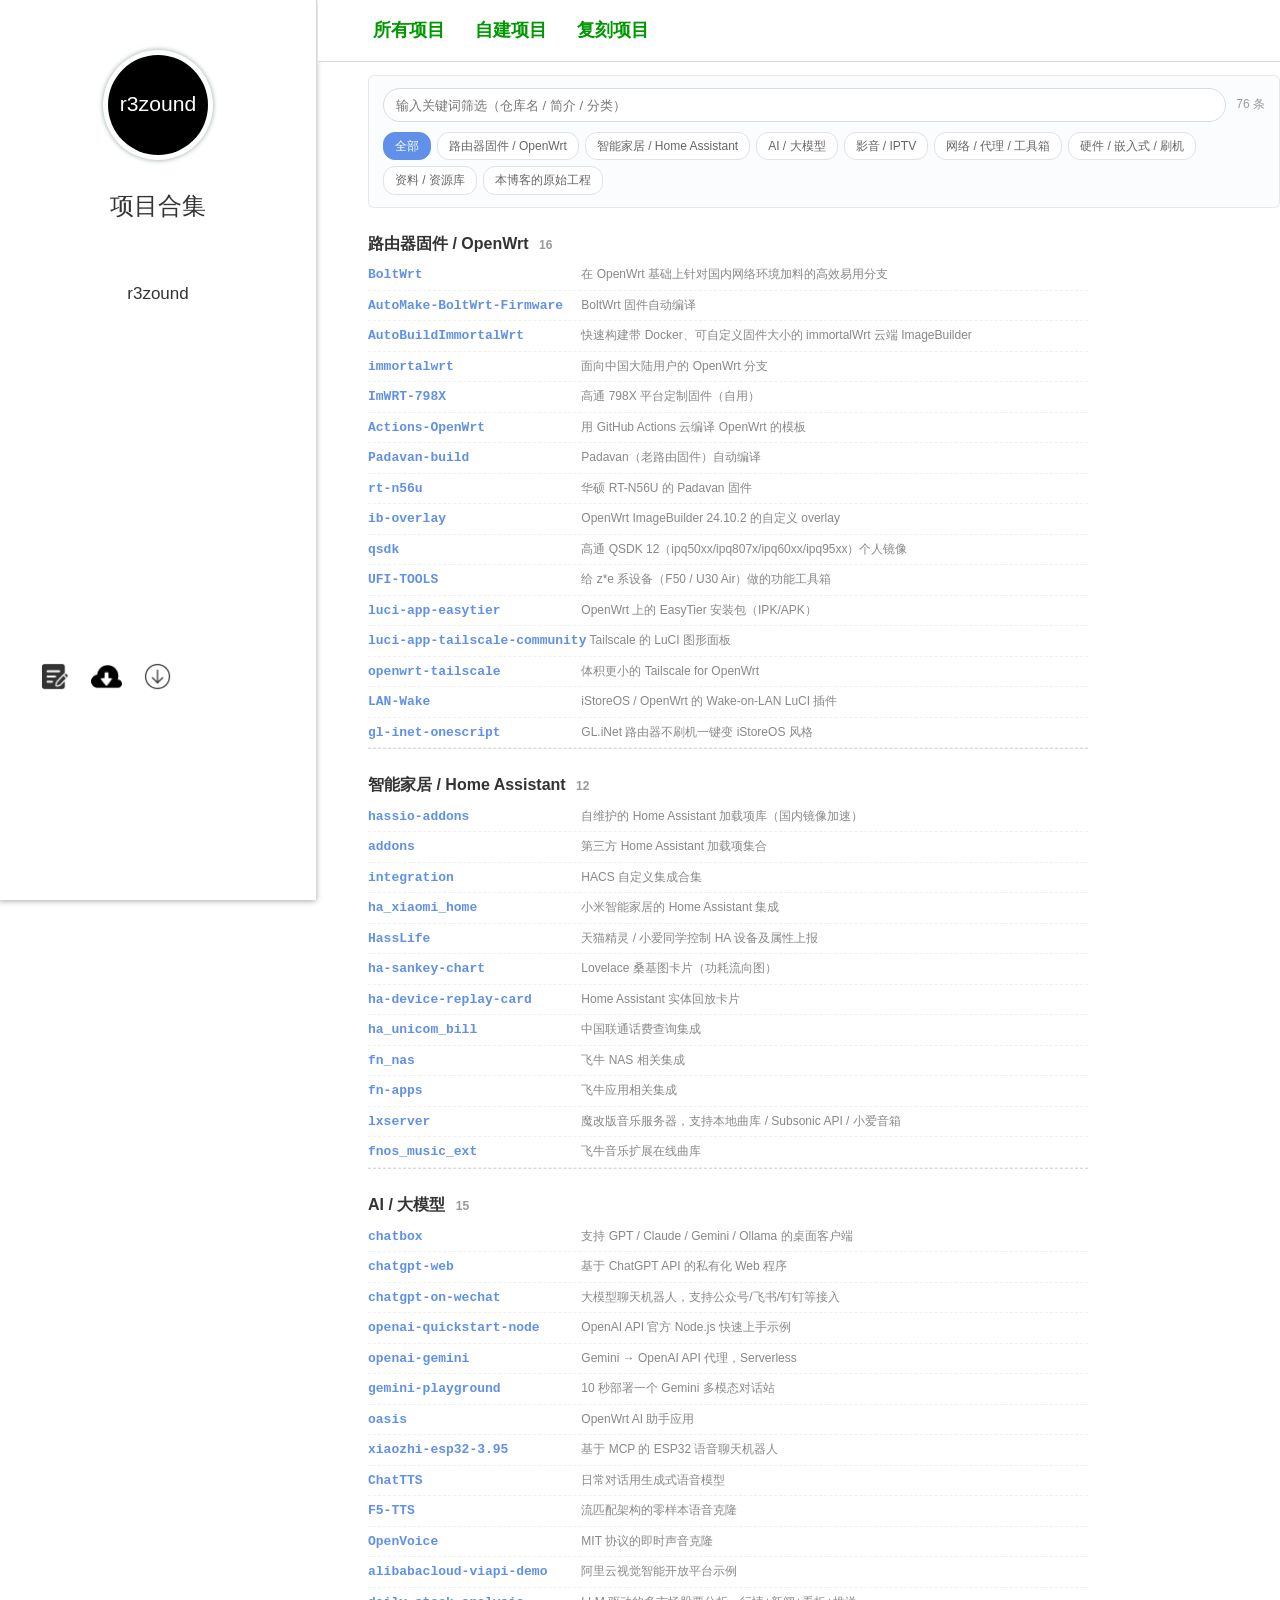
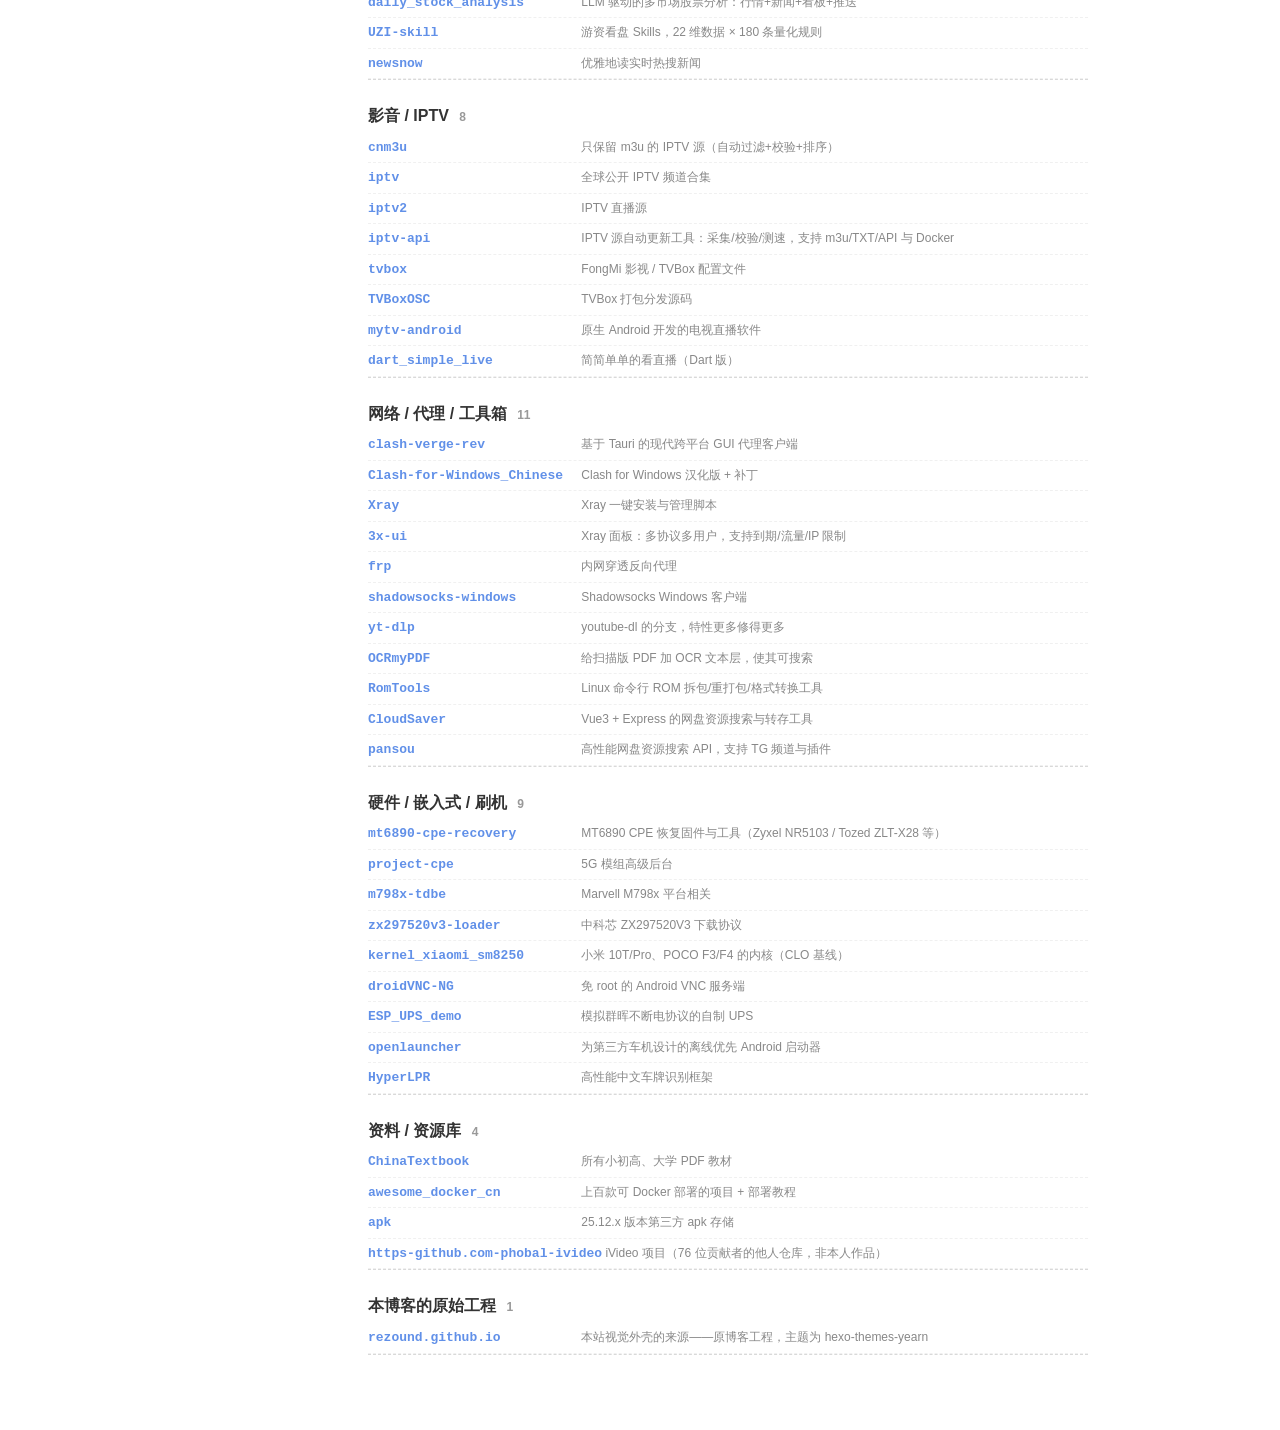
==== commit aec28ef2: "style: single-line avatar, rename sidebar tagline to 项目合集" ====
--- a/third-party/index.html
+++ b/third-party/index.html
@@ -7,7 +7,7 @@
   <meta name="keywords" content="r3zound 的项目站, r3zound, GitHub, 开源项目">
   <meta name="description" content="r3zound 复刻/收藏的第三方开源项目合集，按主题分组">
   <link rel="stylesheet" type="text/css" href="/style/main.css">
-  <link rel="stylesheet" type="text/css" href="/assets/site.css">
+  <link rel="stylesheet" type="text/css" href="/assets/site.css?v=cc775f8c">
   <link rel="shortcut icon" href="/images/favicon.ico" title="Favicon">
   <title>复刻项目合集 — r3zound 的项目站</title>
 </head>
@@ -16,12 +16,11 @@
     <div class="face-img">
       <svg xmlns="http://www.w3.org/2000/svg" width="180" height="180" viewBox="0 0 180 180">
         <rect width="100%" height="100%" fill="black"></rect>
-        <text x="50%" y="45%" text-anchor="middle" dy=".3em" fill="white" font-size="44" font-family="sans-serif">r3zound</text>
-        <text x="50%" y="65%" text-anchor="middle" dy=".3em" fill="white" font-size="44" font-family="sans-serif">.dev</text>
+        <text x="50%" y="50%" text-anchor="middle" dy=".3em" fill="white" font-size="38" font-family="sans-serif">r3zound</text>
       </svg>
     </div>
     <div class="intro-word">
-        <h2>自研项目与工具合集</h2>
+        <h2>项目合集</h2>
         <p>r3zound</p>
     </div>
     <div class="sns">
@@ -445,22 +444,25 @@
     </div>
     </div>
 </div>
-<script src="/assets/filter.js"></script>
+<script src="/assets/filter.js?v=cc775f8c"></script>
 <div class="footer">
   <div class="info">
     <p>
       <a target="_blank" rel="noopener" href="https://github.com/r3zound">r3zound</a>
       &middot;
-      <a href="/">项目索引</a>
+      <a href="/">所有项目</a>
       &middot;
-      <a href="/third-party/">第三方合集</a>
+      <a href="/#own">自建项目</a>
+      &middot;
+      <a href="/third-party/">复刻项目</a>
     </p>
     <p>&copy;2018-2026 r3zound &middot; 视觉外壳基于 hexo-themes-yearn</p>
   </div>
 </div>
-<script type="text/javascript" src="/assets/main-patch.js"></script>
-<script type="text/javascript" src="/js/main.js"></script>
-<script type="text/javascript" src="/js/my.js"></script>
+<!-- 顺序是硬约束：main-patch.js 必须先于主题 main.js，否则整站脚本静默失效 -->
+<script type="text/javascript" src="/assets/main-patch.js?v=cc775f8c"></script>
+<script type="text/javascript" src="/js/main.js?v=cc775f8c"></script>
+<script type="text/javascript" src="/js/my.js?v=cc775f8c"></script>
 <script src="//at.alicdn.com/t/font_159214_mvtxvg9me9.js"></script>
 </body>
 </html>
